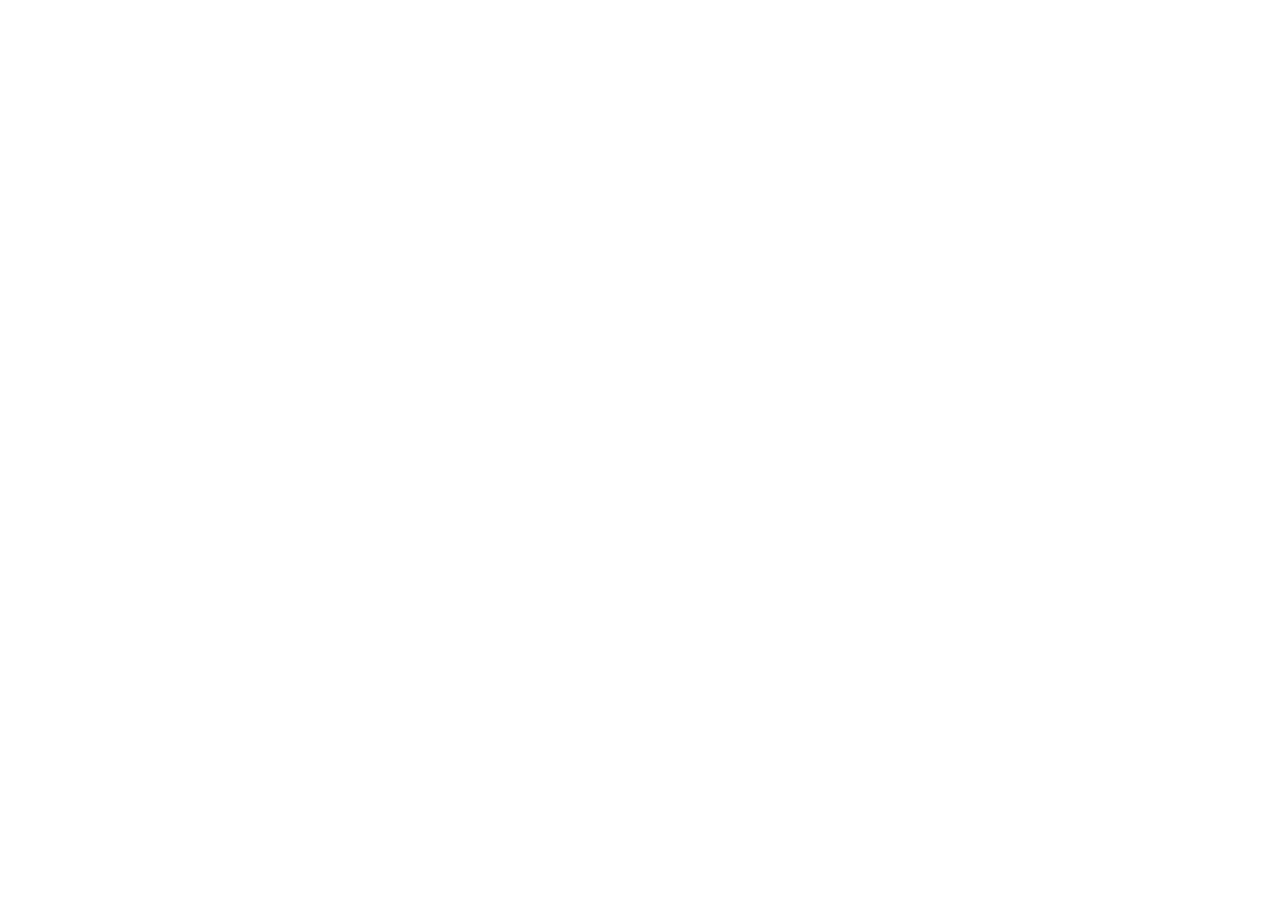
==== index.html @ 05921466 "Add files via upload" ====
<!DOCTYPE html>
<html lang="en">
<head>
<meta charset="utf-8">
<meta name="viewport" content="width=device-width, initial-scale=1, viewport-fit=cover">
<title>CareerPath AI</title>
<link href="https://fonts.googleapis.com/css2?family=Plus+Jakarta+Sans:wght@400;600;800&display=swap" rel="stylesheet">
<link rel="stylesheet" href="css/style.css">
</head>
<body>
<nav id="nav"></nav>
<main id="app"></main>
<!-- Scripts must load in this order: later files use things defined in earlier ones. -->
<script src="js/data.js" charset="utf-8"></script>
<script src="js/state.js" charset="utf-8"></script>
<script src="js/pages.js" charset="utf-8"></script>
<script src="js/auth.js" charset="utf-8"></script>
<script src="js/tools.js" charset="utf-8"></script>
<script src="js/quiz.js" charset="utf-8"></script>
<script src="js/actions.js" charset="utf-8"></script>
<script src="js/app.js" charset="utf-8"></script>
</body>
</html>
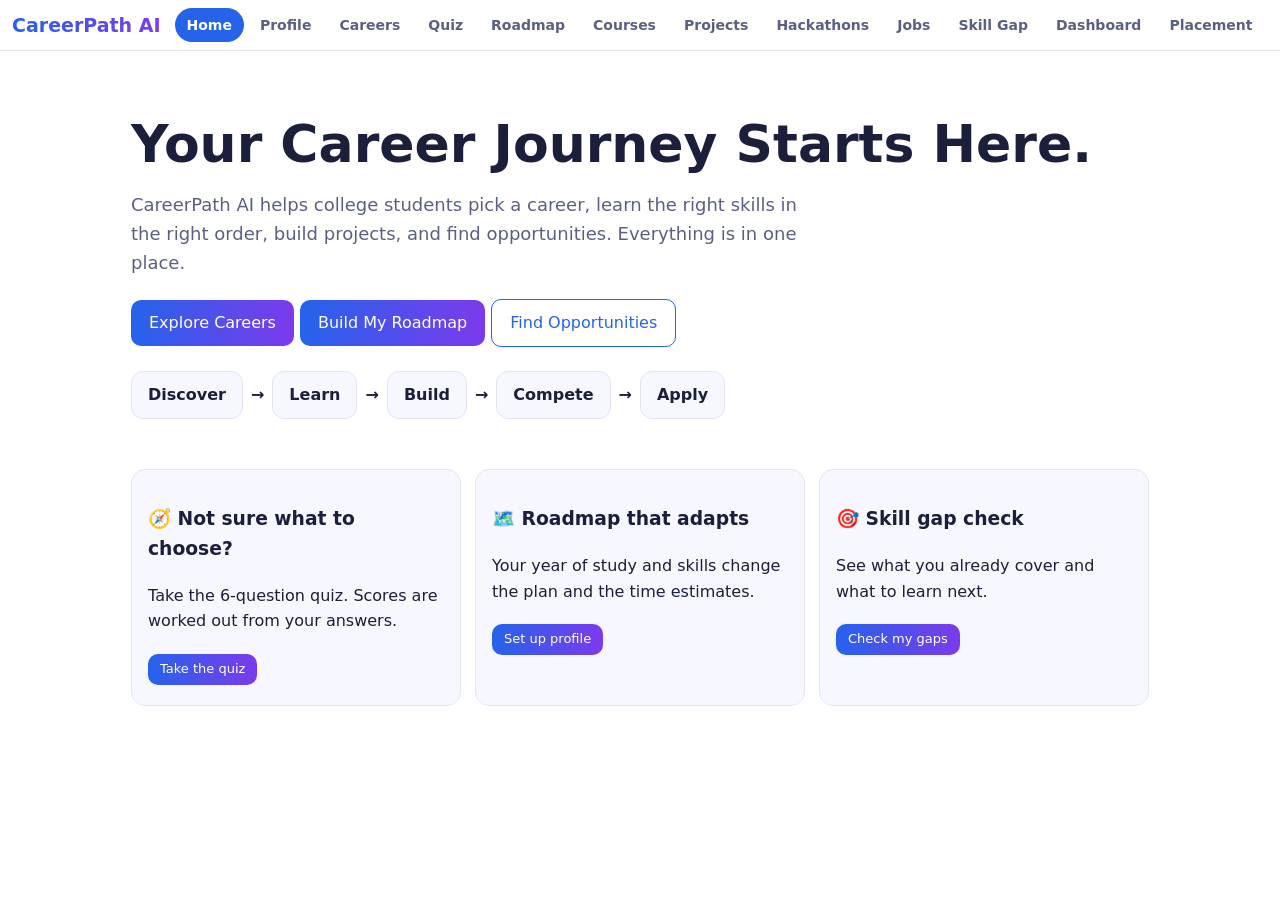
==== commit 4f3f83da: "Add files via upload" ====
--- a/index.html
+++ b/index.html
@@ -5,19 +5,194 @@
 <meta name="viewport" content="width=device-width, initial-scale=1, viewport-fit=cover">
 <title>CareerPath AI</title>
 <link href="https://fonts.googleapis.com/css2?family=Plus+Jakarta+Sans:wght@400;600;800&display=swap" rel="stylesheet">
-<link rel="stylesheet" href="css/style.css">
+<style>
+/* CareerPath AI - style.css
+   All colours, layout and component styles for the website. */
+:root{--bg:#fff;--card:#f6f7ff;--tx:#1b1f3b;--mu:#5b6082;--b:#2563eb;--p:#7c3aed;--ln:#e3e5f6;box-sizing:border-box;padding-top:env(safe-area-inset-top,0px);padding-bottom:env(safe-area-inset-bottom,0px)}
+@media(prefers-color-scheme:dark){:root:not([data-theme=light]){--bg:#12142a;--card:#1c1f3d;--tx:#eef0ff;--mu:#a9aed3;--ln:#2d3160}}
+*{box-sizing:border-box}html{scroll-padding-top:env(safe-area-inset-top,0px)}
+body{margin:0;background:var(--bg);color:var(--tx);font:16px/1.6 'Plus Jakarta Sans',system-ui,sans-serif}
+a{color:var(--b)}nav{position:sticky;top:env(safe-area-inset-top,0px);background:var(--bg);border-bottom:1px solid var(--ln);display:flex;gap:4px;padding:8px 12px;overflow-x:auto;z-index:5;align-items:center}
+nav b{background:linear-gradient(90deg,var(--b),var(--p));-webkit-background-clip:text;background-clip:text;color:transparent;font-size:19px;margin-right:10px;white-space:nowrap}
+nav a{padding:6px 12px;border-radius:99px;text-decoration:none;color:var(--mu);font-weight:600;font-size:14px;white-space:nowrap}nav a.on{background:var(--b);color:#fff}
+main{max-width:1050px;margin:auto;padding:24px 16px 60px}h1{font-size:clamp(30px,6vw,52px);line-height:1.1;margin:.2em 0;font-weight:800}h2{margin:.2em 0 .5em}
+.g{display:grid;gap:14px;grid-template-columns:repeat(auto-fill,minmax(250px,1fr))}.card{background:var(--card);border:1px solid var(--ln);border-radius:14px;padding:16px}
+.btn{display:inline-block;border:0;border-radius:10px;padding:10px 18px;font:600 15px inherit;font-family:inherit;color:#fff;background:linear-gradient(90deg,var(--b),var(--p));cursor:pointer;text-decoration:none;margin:4px 6px 4px 0}.btn.s{background:none;color:var(--b);border:1.5px solid var(--b)}.btn.sm{padding:5px 12px;font-size:13px}
+.tag{display:inline-block;background:#7c3aed22;color:var(--p);border-radius:99px;padding:2px 10px;font-size:12px;font-weight:600;margin:2px 3px 2px 0}.tag.ok{background:#16a34a22;color:#16a34a}.tag.demo{background:#f59e0b2a;color:#b45309}
+.bar{height:10px;background:var(--ln);border-radius:9px;overflow:hidden}.bar i{display:block;height:100%;background:linear-gradient(90deg,var(--b),var(--p))}
+.hero{padding:30px 0}.hero p{max-width:60ch;color:var(--mu);font-size:18px}.jr{display:flex;flex-wrap:wrap;gap:8px;align-items:center;margin:20px 0}.jr a{background:var(--card);border:1px solid var(--ln);padding:10px 16px;border-radius:12px;text-decoration:none;font-weight:700;color:var(--tx)}
+input,select{font:inherit;padding:8px 10px;border:1px solid var(--ln);border-radius:8px;background:var(--bg);color:var(--tx);margin:4px 6px 4px 0;max-width:100%}
+label.ck{display:inline-flex;gap:6px;align-items:center;margin:3px 10px 3px 0}.row{display:flex;gap:10px;align-items:flex-start;padding:10px 0;border-bottom:1px solid var(--ln)}
+table{border-collapse:collapse;width:100%;min-width:520px}td,th{border:1px solid var(--ln);padding:8px;text-align:left;vertical-align:top;font-size:14px}.sc{overflow-x:auto}.note{font-size:13px;color:var(--mu)}
+:focus-visible{outline:3px solid var(--p);outline-offset:2px}
+
+</style>
 </head>
 <body>
 <nav id="nav"></nav>
 <main id="app"></main>
 <!-- Scripts must load in this order: later files use things defined in earlier ones. -->
-<script src="js/data.js" charset="utf-8"></script>
-<script src="js/state.js" charset="utf-8"></script>
-<script src="js/pages.js" charset="utf-8"></script>
-<script src="js/auth.js" charset="utf-8"></script>
-<script src="js/tools.js" charset="utf-8"></script>
-<script src="js/quiz.js" charset="utf-8"></script>
-<script src="js/actions.js" charset="utf-8"></script>
-<script src="js/app.js" charset="utf-8"></script>
+<script>
+// CareerPath AI - data.js
+// Data: skills with free courses, careers, project ideas, quiz questions, demo hackathons and jobs.
+const SK={Python:[4,'Beginner',[['Python for Everybody','py4e.com','https://www.py4e.com/'],['Kaggle: Python','Kaggle','https://www.kaggle.com/learn/python']]],
+SQL:[3,'Beginner',[['SQLBolt interactive lessons','SQLBolt','https://sqlbolt.com/'],['Kaggle: Intro to SQL','Kaggle','https://www.kaggle.com/learn/intro-to-sql']]],
+Statistics:[4,'Beginner',[['Statistics and Probability','Khan Academy','https://www.khanacademy.org/math/statistics-probability']]],
+Mathematics:[5,'Intermediate',[['Linear Algebra','Khan Academy','https://www.khanacademy.org/math/linear-algebra']]],
+Pandas:[2,'Beginner',[['Kaggle: Pandas','Kaggle','https://www.kaggle.com/learn/pandas']]],
+'Data Visualization':[2,'Beginner',[['Kaggle: Data Visualization','Kaggle','https://www.kaggle.com/learn/data-visualization']]],
+'Machine Learning':[6,'Intermediate',[['Kaggle: Intro to Machine Learning','Kaggle','https://www.kaggle.com/learn/intro-to-machine-learning']]],
+'Deep Learning':[6,'Advanced',[['Practical Deep Learning for Coders','fast.ai','https://course.fast.ai/']]],
+LLMs:[3,'Intermediate',[['Hugging Face Learn','Hugging Face','https://huggingface.co/learn']]],
+Git:[1,'Beginner',[['Pro Git (book)','git-scm.com','https://git-scm.com/book/en/v2']]],
+'HTML/CSS':[3,'Beginner',[['Learn Web Development','MDN','https://developer.mozilla.org/en-US/docs/Learn']]],
+JavaScript:[4,'Beginner',[['freeCodeCamp curriculum','freeCodeCamp','https://www.freecodecamp.org/']]],
+React:[3,'Intermediate',[['Learn React','react.dev','https://react.dev/learn']]],
+DSA:[8,'Intermediate',[['CS50x','Harvard','https://cs50.harvard.edu/x/'],['CSES Problem Set','CSES','https://cses.fi/problemset/']]],
+Linux:[2,'Beginner',[['Linux Journey','linuxjourney.com','https://linuxjourney.com/']]],
+'Security Basics':[4,'Intermediate',[['OverTheWire wargames','OverTheWire','https://overthewire.org/wargames/'],['TryHackMe','TryHackMe','https://tryhackme.com/','M']]],
+'Cloud Basics':[3,'Intermediate',[['AWS Skill Builder','AWS','https://skillbuilder.aws/','M']]],
+Docker:[2,'Intermediate',[['Docker Get Started','Docker Docs','https://docs.docker.com/get-started/']]],
+'CI/CD':[2,'Intermediate',[['GitHub Actions docs','GitHub','https://docs.github.com/en/actions']]]};
+const C={da:['Data Analyst','📊','Turns data into charts and insights that help people decide.',['Python','SQL','Statistics','Pandas','Data Visualization','Git'],'SQL, Python, Pandas, Power BI or Tableau','Analyst intern, then Data Scientist'],
+ds:['Data Scientist','🔬','Uses statistics and models to find patterns and predict outcomes.',['Python','Mathematics','Statistics','Pandas','Data Visualization','Machine Learning'],'Python, Pandas, scikit-learn, Jupyter','ML Engineer or research roles'],
+ml:['Machine Learning Engineer','🤖','Builds, tests and ships machine learning models.',['Python','Mathematics','Pandas','Machine Learning','Deep Learning','Git'],'Python, scikit-learn, PyTorch, Docker','AI Engineer or MLOps'],
+ai:['AI Engineer','🧠','Builds smart apps with deep learning and large language models.',['Python','Mathematics','Machine Learning','Deep Learning','LLMs','Git'],'PyTorch, Hugging Face, APIs','Senior AI roles or research'],
+sw:['Software Developer','💻','Designs and builds software that solves real problems.',['Python','DSA','Git','Linux','SQL'],'Python or Java, Git, SQL, Linux','Backend, full-stack or app roles'],
+web:['Web Developer','🌐','Creates websites and web apps people use every day.',['HTML/CSS','JavaScript','Git','React','SQL'],'HTML, CSS, JavaScript, React, Git','Full-stack developer'],
+cy:['Cybersecurity Analyst','🛡️','Finds weaknesses and protects systems and data.',['Linux','Security Basics','Python','Git'],'Linux, Wireshark, Python','Security engineer or pen tester'],
+cl:['Cloud Engineer','☁️','Builds and manages applications on cloud platforms.',['Linux','Cloud Basics','Docker','Python','Git'],'Linux, AWS/Azure/GCP, Docker','Solutions architect or DevOps'],
+do:['DevOps Engineer','⚙️','Automates building, testing and running software.',['Linux','Git','Docker','CI/CD','Cloud Basics'],'Linux, Git, Docker, GitHub Actions','Site reliability or platform roles']};
+const PR={da:[['Sales dashboard','Show monthly sales trends from a public CSV'],['SQL business report','Answer 10 business questions with SQL'],['End-to-end analysis','Clean data, find insights, present a story']],
+ds:[['Exploratory data analysis','Explore a public dataset and share findings'],['Prediction model','Predict a value such as house prices'],['Full data science case','Frame a problem, model it, explain the results']],
+ml:[['Iris classifier','Train and test a simple classifier'],['Image classifier','Classify images with a neural network'],['Deployed ML app','Serve a model through a small web app']],
+ai:[['Sentiment checker','Label text as positive or negative'],['Document Q&A bot','Answer questions from your notes'],['AI study assistant','Combine an LLM with your own course data']],
+sw:[['Command-line to-do app','Add, list and finish tasks'],['Library manager','Store books in a database'],['Team task tracker','Build an app with login and an API']],
+web:[['Personal portfolio','A responsive page about you'],['Weather app','Show weather from a public API'],['Full-stack blog','Posts, login and a database']],
+cy:[['Password strength checker','Rate passwords and explain why'],['Home network scan report','Document open ports in a lab you own'],['Capture-the-flag write-ups','Solve beginner challenges and write them up']],
+cl:[['Static site on the cloud','Host a simple site online'],['Containerised app','Run an app in Docker'],['Scalable web app','Deploy with a load balancer and monitoring']],
+do:[['Shell backup script','Automate a daily backup'],['Docker image for an app','Package an app to run anywhere'],['CI pipeline','Test and build on every commit']]};
+const LV=['Beginner','Intermediate','Advanced'];
+const Q=[['What do you enjoy most?',[['Finding patterns in numbers','da:2,ds:2,ml:1'],['Building things people can see and click','web:3,sw:1'],['Solving logic puzzles','sw:2,cy:1,ml:1'],['Teaching computers to learn','ml:2,ai:3,ds:1'],['Protecting systems from attacks','cy:3'],['Keeping systems running smoothly','do:2,cl:2']]],
+['Which weekend project sounds best?',[['Make a chart report from data','da:3,ds:1'],['Build a small website or app','web:3,sw:2'],['Solve a security puzzle','cy:3'],['Train a model on a dataset','ml:3,ds:2,ai:1'],['Set up a server','cl:2,do:3']]],
+['How do you feel about maths?',[['I love it','ds:2,ml:2,ai:2'],['It is fine','da:1,sw:1,cl:1,do:1'],['I prefer less maths','web:2,cy:1,do:1']]],
+['What result makes you proud?',[['An insight that helps a decision','da:3,ds:2'],['A product people use','web:2,sw:3'],['A safer system','cy:3'],['A smart feature that learns','ai:3,ml:2'],['A fast, reliable platform','cl:3,do:2']]],
+['Which skill do you already have?',[['Some Python','da:1,ds:1,ml:1,ai:1,sw:1'],['Some HTML and CSS','web:2'],['Some Linux or networking','cy:1,cl:1,do:1'],['None yet','']]],
+['How do you like to work?',[['Alone, thinking deeply','ds:1,ml:1,cy:1'],['In a team building a product','web:1,sw:1,do:1'],['A mix of both','da:1,ai:1,cl:1']]]];
+const H=[['Demo Hackathon: Campus AI Challenge','Sample Organiser','Hackathon','Engineering students, any year'],['Demo Coding Contest: Algorithm Sprint','Sample Coding Club','Coding contest','Any branch'],['Demo Innovation Challenge: Green Tech','Sample University Cell','Innovation challenge','Teams of 2 to 4'],['Demo Hackathon: Web for Good','Sample NGO Tech Group','Hackathon','Year 2 and above']];
+const J=[['Demo Data Analyst Intern','Sample Company A','Internship','Year 2 to 4, any branch',['SQL','Statistics','Python']],['Demo Web Developer Intern','Sample Studio B','Internship','Year 2 to 4',['HTML/CSS','JavaScript','Git']],['Demo ML Intern','Sample Lab C','Internship','Year 3 to 4',['Python','Machine Learning','Mathematics']],['Demo Junior Software Developer','Sample Firm D','Job','Final year or graduate',['Python','DSA','Git']],['Demo Cloud Support Trainee','Sample Cloud E','Job','Any branch',['Linux','Cloud Basics']],['Demo Security Analyst Intern','Sample Security F','Internship','Year 3 to 4',['Linux','Security Basics','Python']]];
+
+</script>
+<script>
+// CareerPath AI - state.js
+// App state, browser storage (localStorage), small helpers and the roadmap builder.
+let S={p:{year:'1',deg:'B.Tech / B.E.',br:'Computer Science',ski:[],int:[],goal:''},c:'',done:{},pj:{},sv:[],q:null};
+const ADMIN='admin@careerpath.local',esc=s=>String(s).replace(/[&<>"']/g,c=>({'&':'&amp;','<':'&lt;','>':'&gt;','"':'&quot;',"'":'&#39;'}[c]));
+const L=k=>{try{return JSON.parse(localStorage.getItem(k)||'null')}catch(e){return null}},W=(k,v)=>{try{localStorage.setItem(k,JSON.stringify(v))}catch(e){}};
+let U=L('cpai_cur'),AD=L('cpai_admin')||[];const key=()=>U?'cpai_u_'+U:'cpai',isAd=()=>U===ADMIN;
+Object.assign(S,L(key())||{});const sv=()=>W(key(),S);
+let cmp=[],F={q:'',l:'',t:''},ans=[];
+const $=id=>document.getElementById(id),bar=p=>`<div class="bar" role="progressbar" aria-valuenow="${p}"><i style="width:${p}%"></i></div>`;
+const tags=a=>a.map(x=>`<span class="tag">${x}</span>`).join('');
+const NAV=[['home','Home'],['profile','Profile'],['careers','Careers'],['quiz','Quiz'],['roadmap','Roadmap'],['courses','Courses'],['projects','Projects'],['hackathons','Hackathons'],['jobs','Jobs'],['gap','Skill Gap'],['dashboard','Dashboard'],['placement','Placement']];
+const known=()=>new Set([...S.p.ski,...Object.keys(S.done).filter(k=>S.done[k])]);
+function steps(){if(!S.c)return[];const k=new Set(S.p.ski),f=S.p.year>=3?.6:1;return C[S.c][3].map((s,i)=>({s,pre:k.has(s),w:Math.max(1,Math.round(SK[s][0]*f))}))}
+function prog(){const st=steps();if(!st.length)return 0;return Math.round(st.filter(x=>x.pre||S.done[x.s]).length/st.length*100)}
+
+</script>
+<script>
+// CareerPath AI - pages.js
+// One function per page. Each returns the HTML for that page.
+const pages={
+home:()=>`<div class="hero"><h1>Your Career Journey Starts Here.</h1><p>CareerPath AI helps college students pick a career, learn the right skills in the right order, build projects, and find opportunities. Everything is in one place.</p>
+<a class="btn" href="#careers">Explore Careers</a><a class="btn" href="#roadmap">Build My Roadmap</a><a class="btn s" href="#hackathons">Find Opportunities</a>
+<div class="jr">${[['Discover','careers'],['Learn','courses'],['Build','projects'],['Compete','hackathons'],['Apply','jobs']].map((x,i)=>(i?'<b>→</b>':'')+`<a href="#${x[1]}">${x[0]}</a>`).join('')}</div></div>
+<div class="g"><div class="card"><h3>🧭 Not sure what to choose?</h3><p>Take the 6-question quiz. Scores are worked out from your answers.</p><a class="btn sm" href="#quiz">Take the quiz</a></div><div class="card"><h3>🗺️ Roadmap that adapts</h3><p>Your year of study and skills change the plan and the time estimates.</p><a class="btn sm" href="#profile">Set up profile</a></div><div class="card"><h3>🎯 Skill gap check</h3><p>See what you already cover and what to learn next.</p><a class="btn sm" href="#gap">Check my gaps</a></div></div>`,
+profile:()=>{const p=S.p;return`<h2>Student profile</h2><p class="note">Only study details are asked. Everything stays in this browser.</p><div class="card">
+<p>Degree <select id="deg">${['B.Tech / B.E.','B.Sc','BCA','B.Com','BA','Other'].map(x=>`<option ${x==p.deg?'selected':''}>${x}</option>`).join('')}</select>
+Branch <select id="br">${['Computer Science','Information Technology','Electronics','Electrical','Mechanical','Civil','Other'].map(x=>`<option ${x==p.br?'selected':''}>${x}</option>`).join('')}</select>
+Year <select id="yr">${[1,2,3,4].map(x=>`<option ${x==p.year?'selected':''}>${x}</option>`).join('')}</select></p>
+<p><b>Interests</b><br>${['Data','AI','Web','Security','Cloud','Apps'].map(x=>`<label class="ck"><input type="checkbox" name="int" value="${x}" ${p.int.includes(x)?'checked':''}>${x}</label>`).join('')}</p>
+<p><b>Skills I already have</b><br>${Object.keys(SK).map(x=>`<label class="ck"><input type="checkbox" name="ski" value="${x}" ${p.ski.includes(x)?'checked':''}>${x}</label>`).join('')}</p>
+<p><b>Career goal</b> <select id="goal"><option value="">Not decided</option>${Object.entries(C).map(([k,v])=>`<option value="${k}" ${k==S.c?'selected':''}>${v[0]}</option>`).join('')}</select></p><button class="btn" onclick="saveP()">Save profile</button><span id="ok" class="note"></span></div>`},
+careers:()=>`<h2>Career explorer</h2><p class="note">Tick up to 3 careers to compare them.</p><div class="g">${Object.entries(C).map(([k,v])=>`<div class="card"><h3>${v[1]} ${v[0]}</h3><p>${v[2]}</p><p><b>Skills:</b> ${tags(v[3])}</p><p><b>Tools:</b> ${v[4]}</p><p><b>Example project:</b> ${PR[k][0][0]}</p><p><b>Next step:</b> ${v[5]}</p>
+<label class="ck"><input type="checkbox" ${cmp.includes(k)?'checked':''} onchange="cp('${k}')">Compare</label><br><button class="btn sm" onclick="pick('${k}')">${S.c==k?'✓ Selected':'Choose this career'}</button></div>`).join('')}</div>
+${cmp.length>1?`<h3>Comparison</h3><div class="sc"><table><tr><th></th>${cmp.map(k=>`<th>${C[k][0]}</th>`).join('')}</tr>${[['What it is',2],['Skills',3],['Tools',4],['Next step',5]].map(([n,i])=>`<tr><th>${n}</th>${cmp.map(k=>`<td>${i==3?C[k][3].join(', '):C[k][i]}</td>`).join('')}</tr>`).join('')}<tr><th>Learning time</th>${cmp.map(k=>`<td>about ${C[k][3].reduce((a,s)=>a+SK[s][0],0)} weeks</td>`).join('')}</tr></table></div>`:''}`,
+quiz:()=>{if(S.q&&!ans.length)return qres();return`<h2>Career quiz</h2><form id="qf">${Q.map((q,i)=>`<div class="card" style="margin-bottom:12px"><b>${i+1}. ${q[0]}</b><br>${q[1].map((o,j)=>`<label class="ck"><input type="radio" name="q${i}" value="${j}" ${ans[i]==j?'checked':''}>${o[0]}</label>`).join('<br>')}</div>`).join('')}</form><button class="btn" onclick="qsub()">See my careers</button><span id="qe" class="note"></span>`},
+roadmap:()=>{if(!S.c)return`<h2>My roadmap</h2><p>Choose a career first.</p><a class="btn" href="#careers">Explore careers</a> <a class="btn s" href="#quiz">Take the quiz</a>`;const st=steps(),y=S.p.year,sg=['Foundations','Core skills','Advanced skills'];
+return`<h2>${C[S.c][1]} ${C[S.c][0]} roadmap</h2><p class="note">Made for year ${y}. ${y>=3?'Fast-track: time estimates are shorter because you have less time before placements.':'You have time. Go step by step.'} Skills from your profile are marked as already known.</p>${bar(prog())}<p><b>${prog()}% complete</b> · about ${st.filter(x=>!x.pre&&!S.done[x.s]).reduce((a,x)=>a+x.w,0)} weeks left</p>
+${st.map((x,i)=>`${i==0||i==2||i==4?`<h3>${sg[Math.min(2,i/2|0)]}</h3>`:''}<div class="row"><input type="checkbox" aria-label="${x.s}" ${x.pre||S.done[x.s]?'checked':''} ${x.pre?'disabled':''} onchange="tog('${x.s}')"><div><b>${x.s}</b> ${x.pre?'<span class="tag ok">Already known</span>':`<span class="tag">~${x.w} weeks</span>`}<span class="tag">${SK[x.s][1]}</span><br>${SK[x.s][2].map(c=>`<a href="${c[2]}" target="_blank" rel="noopener">${c[0]}</a> (${c[1]})`).join(' · ')}</div></div>`).join('')}
+${y==4?'<p class="card">Final year: also start <a href="#placement">placement preparation</a> now.</p>':''}<h3>Projects for this career</h3><a class="btn sm" href="#projects">See projects</a>`},
+courses:()=>{return`<h2>Technical courses</h2><p class="note">Links go to the official provider pages. Items marked "Free + paid" have a free part but may charge for more. Please check details on the provider site.</p>
+<input id="cq" placeholder="Search courses" value="${F.q}" oninput="F.q=this.value;cl()"><select id="cl" onchange="F.l=this.value;cl()"><option value="">All levels</option>${LV.map(l=>`<option ${F.l==l?'selected':''}>${l}</option>`).join('')}</select><select id="ct" onchange="F.t=this.value;cl()"><option value="">All topics</option>${Object.keys(SK).map(l=>`<option ${F.t==l?'selected':''}>${l}</option>`).join('')}</select><div class="g" id="cl2">${clist()}</div>`},
+projects:()=>{const ks=S.c?[S.c]:Object.keys(C);return`<h2>Projects and portfolio</h2><p class="note">${S.c?'Showing projects for '+C[S.c][0]+'.':'Choose a career to focus this list.'} Mark progress to build your portfolio.</p><div class="g">${ks.flatMap(k=>PR[k].map((p,i)=>{const id=k+i,s=S.pj[id]||'Not started';return`<div class="card"><span class="tag">${LV[i]}</span><span class="tag">${C[k][0]}</span><h3>${p[0]}</h3><p><b>Problem:</b> ${p[1]}.</p><p><b>Skills:</b> ${C[k][3].slice(0,3).join(', ')}<br><b>Tools:</b> ${C[k][4]}</p><p><b>Steps:</b> 1. Plan the idea. 2. Get the data or set up tools. 3. Build a first version. 4. Test and improve. 5. Share it on GitHub.</p><p><b>Expected result:</b> a working ${p[0].toLowerCase()} with a short write-up.</p><select onchange="pj('${id}',this.value)">${['Not started','In progress','Completed'].map(x=>`<option ${x==s?'selected':''}>${x}</option>`).join('')}</select></div>`})).join('')}</div>
+<h3>My portfolio</h3>${Object.entries(S.pj).filter(([k,v])=>v=='Completed').map(([id])=>`<span class="tag ok">✓ ${PR[id.slice(0,-1)][id.slice(-1)][0]}</span>`).join('')||'<p class="note">Completed projects will appear here.</p>'}`},
+hackathons:()=>`<h2>Hackathons and competitions</h2><p class="card"><span class="tag demo">DEMO DATA</span> These are sample entries only, not real events. No real deadlines or links are shown. Check official organiser websites for real events.</p><div class="g">${H.map((h,i)=>opp('h'+i,h[0],h[1],h[2],h[3],[])).join('')}${AD.map((a,i)=>a.k=='h'?opp('a'+i,a.t,a.o,a.ty,a.el,a.sk,a):'').join('')}</div>`,
+jobs:()=>`<h2>Internships and jobs</h2><p class="card"><span class="tag demo">DEMO DATA</span> These are sample listings, not real openings. Real data needs a verified source later.</p><input id="jq" placeholder="Search title or skill" oninput="jl()"><select id="jt" onchange="jl()"><option value="">All types</option><option>Internship</option><option>Job</option></select><div class="g" id="jl2">${jlist()}</div>`,
+gap:()=>{const o=Object.entries(C).map(([k,v])=>`<option value="c${k}">Career: ${v[0]}</option>`).join('')+J.map((j,i)=>`<option value="j${i}">Demo listing: ${j[0]}</option>`).join('');return`<h2>Skill gap analyser</h2><p class="note">Rule: a skill counts as covered if it is in your profile or you completed it on your roadmap.</p><select id="gs" onchange="G=this.value;gr()"><option value="">Choose a target</option>${o.replace(`value="${G}"`,`value="${G}" selected`)}</select><div id="gr">${gres()}</div>`},
+dashboard:()=>{const st=steps(),pj=Object.values(S.pj),nx=st.find(x=>!x.pre&&!S.done[x.s]);return`<h2>My dashboard</h2><div class="g"><div class="card"><h3>Career</h3><p>${S.c?C[S.c][1]+' '+C[S.c][0]:'None yet'}</p>${S.c?bar(prog())+'<p>'+prog()+'% of roadmap</p>':'<a class="btn sm" href="#careers">Choose</a>'}</div>
+<div class="card"><h3>Courses and skills done</h3><p>${Object.values(S.done).filter(Boolean).length} skills completed</p></div><div class="card"><h3>Projects</h3><p>${pj.filter(x=>x=='In progress').length} in progress · ${pj.filter(x=>x=='Completed').length} completed</p></div>
+<div class="card"><h3>Saved opportunities</h3>${S.sv.length?S.sv.map(x=>`<p>${x[1]}</p>`).join(''):'<p class="note">Nothing saved yet.</p>'}</div></div><div class="card" style="margin-top:14px"><h3>Recommended next action</h3><p>${!S.c?'Take the <a href="#quiz">quiz</a> or pick a career.':nx?`Learn <b>${nx.s}</b> (about ${nx.w} weeks). <a href="${SK[nx.s][2][0][2]}" target="_blank" rel="noopener">Start with ${SK[nx.s][2][0][0]}</a>.`:'Roadmap done! Build an <a href="#projects">advanced project</a> and prepare for <a href="#placement">placements</a>.'}</p></div>`},
+placement:()=>`<h2>Placement preparation</h2><div class="g">${[['📝 Resume','One page. Name, contact, education, skills, 2 to 3 projects with results, links to GitHub. Use simple words and numbers.'],['💬 Technical interview topics','Your core subjects, data structures, basics of your career skills, and your own projects explained clearly.'],['⌨️ Coding practice','Practice daily on <a href="https://leetcode.com/" target="_blank" rel="noopener">LeetCode</a> or <a href="https://www.hackerrank.com/" target="_blank" rel="noopener">HackerRank</a>. Start with easy problems.'],['🧮 Aptitude','Practise quantitative, logical and verbal questions on <a href="https://www.indiabix.com/" target="_blank" rel="noopener">IndiaBix</a>.'],['🗂️ Portfolio','Keep 3 finished projects on GitHub with a clear README. See <a href="#projects">Projects</a>.'],['🎤 Interview prep','Practise "Tell me about yourself", explain each project in 2 minutes, and do mock interviews with friends.']].map(x=>`<div class="card"><h3>${x[0]}</h3><p>${x[1]}</p></div>`).join('')}</div>`};
+let G='';
+pages.account=()=>U?`<h2>My account</h2><div class="card"><p>Signed in as <b>${esc(U)}</b></p><p class="note">Your profile, roadmap, projects and saved items are saved for this account in this browser only.</p><button class="btn" onclick="out()">Log out</button></div>`:`<h2>Login or sign up</h2><div class="card"><p class="note">Demo accounts live only in this browser. Passwords are scrambled (hashed), but this is not a real server login. Use a password you do not use anywhere else.</p><input id="em" type="email" placeholder="Email"><input id="pw" type="password" placeholder="Password (6+ characters)"><br><button class="btn" onclick="auth(1)">Log in</button><button class="btn s" onclick="auth(0)">Sign up</button><p id="ae" class="note"></p></div>`;
+pages.admin=()=>!isAd()?`<h2>Admin area</h2><p>Only the admin account can open this page.</p>`:`<h2>Admin area</h2><p class="note">Add listings only from official sources. They are saved in this browser only.</p><div class="card"><select id="at"><option value="h">Hackathon / competition</option><option value="Internship">Internship</option><option value="Job">Job</option></select><input id="a1" placeholder="Title"><input id="a2" placeholder="Organiser / organisation"><input id="a3" placeholder="Eligibility"><input id="a4" placeholder="Official link (https://...)"><input id="a5" placeholder="Confirmed deadline (optional)"><input id="a6" placeholder="Skills, separated by commas"><br><button class="btn" onclick="addA()">Add listing</button><span id="am" class="note"></span></div><h3>Added listings</h3>${AD.map((a,i)=>`<div class="row"><div><b>${a.t}</b> <span class="tag">${a.ty}</span><br>${a.o}</div><button class="btn sm s" onclick="delA(${i})">Delete</button></div>`).join('')||'<p class="note">None yet.</p>'}`;
+
+</script>
+<script>
+// CareerPath AI - auth.js
+// Demo sign-up, login and logout (passwords hashed with SHA-256).
+function fresh(){S={p:{year:'1',deg:'B.Tech / B.E.',br:'Computer Science',ski:[],int:[],goal:''},c:'',done:{},pj:{},sv:[],q:null}}
+async function hs(x){const b=await crypto.subtle.digest('SHA-256',new TextEncoder().encode(x));return[...new Uint8Array(b)].map(v=>v.toString(16).padStart(2,'0')).join('')}
+async function auth(login){const e=$('em').value.trim().toLowerCase(),p=$('pw').value,m=$('ae');if(!/^\S+@\S+\.\S+$/.test(e)||p.length<6){m.textContent='Enter a valid email and a password with 6 or more characters.';return}
+if(!(window.crypto&&crypto.subtle)){m.textContent='This browser cannot secure passwords here. Try Chrome or Edge.';return}
+const us=L('cpai_users')||{},h=await hs(e+':'+p);
+if(login){if(us[e]!==h){m.textContent='Wrong email or password.';return}}else{if(us[e]){m.textContent='This email already has an account. Please log in.';return}us[e]=h;W('cpai_users',us)}
+U=e;W('cpai_cur',U);fresh();Object.assign(S,L(key())||{});sv();location.hash='#dashboard';rt()}
+function out(){U=null;try{localStorage.removeItem('cpai_cur')}catch(e){}fresh();Object.assign(S,L('cpai')||{});location.hash='#home';rt()}
+
+</script>
+<script>
+// CareerPath AI - tools.js
+// Admin listings, job and course filters, and the skill-gap calculator.
+function addA(){if(!isAd())return;const g=i=>esc($('a'+i).value.trim()),l=g(4),ty=$('at').value;if(!g(1)||!g(2)){$('am').textContent=' Title and organisation are needed.';return}if(l&&!/^https:\/\//.test(l)){$('am').textContent=' The link must start with https://';return}
+AD.push({t:g(1),o:g(2),el:g(3)||'Not stated',l,d:g(5),sk:g(6).split(',').map(x=>x.trim()).filter(Boolean),ty:ty=='h'?'Hackathon':ty,k:ty=='h'?'h':'j'});W('cpai_admin',AD);rt()}
+function delA(i){AD.splice(i,1);W('cpai_admin',AD);rt()}
+function opp(id,t,o,ty,el,sk,x){const sd=S.sv.some(v=>v[0]==id);return`<div class="card">${x?'<span class="tag ok">Added by admin</span>':'<span class="tag demo">DEMO</span>'}<span class="tag">${ty}</span><h3>${t}</h3><p>${o}<br><b>Eligibility:</b> ${el}<br><b>Deadline:</b> ${x&&x.d||'not confirmed'}<br><b>Link:</b> ${x&&x.l?`<a href="${x.l}" target="_blank" rel="noopener">Official page</a>`:'none (demo)'}</p>${sk.length?`<p>${tags(sk)}</p>`:''}<button class="btn sm s" data-t="${t}" onclick="svo('${id}',this.dataset.t)">${sd?'✓ Saved':'Save'}</button></div>`}
+function jlist(){const q=($('jq')||{value:''}).value.toLowerCase(),t=($('jt')||{value:''}).value,all=[...J.map((j,i)=>[j[0],j[1],j[2],j[3],j[4],'j'+i,0]),...AD.map((a,i)=>a.k=='j'?[a.t,a.o,a.ty,a.el,a.sk,'a'+i,a]:null).filter(Boolean)];return all.filter(j=>(!t||j[2]==t)&&(j[0]+j[4].join()).toLowerCase().includes(q)).map(j=>opp(j[5],j[0],j[1],j[2],j[3],j[4],j[6])).join('')||'<p>No matches.</p>'}
+function jl(){$('jl2').innerHTML=jlist()}
+function clist(){const q=F.q.toLowerCase();return Object.entries(SK).flatMap(([s,v])=>v[2].map(c=>[s,v[1],c])).filter(([s,l,c])=>(!F.l||l==F.l)&&(!F.t||s==F.t)&&(c[0]+c[1]+s).toLowerCase().includes(q)).map(([s,l,c])=>`<div class="card"><span class="tag">${s}</span><span class="tag">${l}</span><span class="tag ${c[3]?'demo':'ok'}">${c[3]?'Free + paid':'Free'}</span><h3>${c[0]}</h3><p>Provider: ${c[1]}</p><a class="btn sm" href="${c[2]}" target="_blank" rel="noopener">Open course</a></div>`).join('')||'<p>No matches.</p>'}
+function cl(){$('cl2').innerHTML=clist()}
+function gres(){if(!G)return'';const r=G[0]=='c'?C[G.slice(1)][3]:J[G.slice(1)][4],k=known(),ok=r.filter(x=>k.has(x)),no=r.filter(x=>!k.has(x)),p=Math.round(ok.length/r.length*100);return`<div class="card" style="margin-top:12px"><h3>${p}% match</h3>${bar(p)}<p><b>Covered:</b> ${ok.map(x=>`<span class="tag ok">${x}</span>`).join('')||'none yet'}</p><p><b>To improve:</b> ${tags(no)||'nothing, great!'}</p>${no.length?'<p><b>Next steps:</b></p>'+no.map(x=>`<p>• Learn ${x} (~${SK[x][0]} weeks): <a href="${SK[x][2][0][2]}" target="_blank" rel="noopener">${SK[x][2][0][0]}</a></p>`).join(''):''}</div>`}
+function gr(){$('gr').innerHTML=gres()}
+
+</script>
+<script>
+// CareerPath AI - quiz.js
+// Career quiz result page and scoring.
+function qres(){const r=S.q;return`<h2>Your top careers</h2><p class="note">Scores come from adding points for each answer you chose.</p>${r.map(x=>`<div class="card" style="margin-bottom:12px"><h3>${C[x[0]][1]} ${C[x[0]][0]} · ${x[1]}%</h3>${bar(x[1])}<p><b>Why:</b> ${x[2].length?x[2].join('; ')+'.':'It matched some of your answers.'}</p><button class="btn sm" onclick="pick('${x[0]}')">Choose this career</button></div>`).join('')}<button class="btn s" onclick="ans=[];S.q=null;sv();rt()">Retake quiz</button>`}
+function qsub(){const f=$('qf'),a=Q.map((q,i)=>{const v=f.querySelector(`input[name=q${i}]:checked`);return v?+v.value:-1});if(a.includes(-1)){$('qe').textContent=' Please answer all questions.';return}
+const sc={},why={};a.forEach((j,i)=>{const o=Q[i][1][j];o[1].split(',').filter(Boolean).forEach(t=>{const[k,n]=t.split(':');sc[k]=(sc[k]||0)+ +n;(why[k]=why[k]||[]).push('You chose "'+o[0].toLowerCase()+'"')})});
+const mx=Math.max(1,...Object.values(sc));S.q=Object.entries(sc).sort((x,y)=>y[1]-x[1]).slice(0,3).map(([k,n])=>[k,Math.round(n/mx*100),why[k].slice(0,2)]);ans=[];sv();rt()}
+
+</script>
+<script>
+// CareerPath AI - actions.js
+// Small actions: save profile, pick career, compare, tick skills, project status, save items.
+function saveP(){const g=n=>[...document.querySelectorAll(`input[name=${n}]:checked`)].map(x=>x.value);S.p={deg:$('deg').value,br:$('br').value,year:$('yr').value,int:g('int'),ski:g('ski'),goal:''};if($('goal').value)S.c=$('goal').value;sv();$('ok').textContent=' Saved ✓'}
+function pick(k){S.c=k;sv();location.hash='#roadmap'}
+function cp(k){cmp=cmp.includes(k)?cmp.filter(x=>x!=k):[...cmp,k].slice(-3);rt()}
+function tog(s){S.done[s]=!S.done[s];sv();rt()}
+function pj(id,v){S.pj[id]=v;sv();rt()}
+function svo(id,t){S.sv=S.sv.some(x=>x[0]==id)?S.sv.filter(x=>x[0]!=id):[...S.sv,[id,esc(t)]];sv();rt()}
+
+</script>
+<script>
+// CareerPath AI - app.js
+// Router: reads the URL hash, draws the menu and the page. Starts the app.
+function rt(){const h=(location.hash||'#home').slice(1),p=pages[h]?h:'home',y=scrollY;$('nav').innerHTML='<b>CareerPath AI</b>'+[...NAV,['account',U?'Account':'Login'],...(isAd()?[['admin','Admin']]:[])].map(n=>`<a href="#${n[0]}" class="${n[0]==p?'on':''}">${n[1]}</a>`).join('');$('app').innerHTML=pages[p]();scrollTo(0,y)}
+addEventListener('hashchange',()=>{rt();scrollTo(0,0)});rt();
+
+</script>
 </body>
 </html>
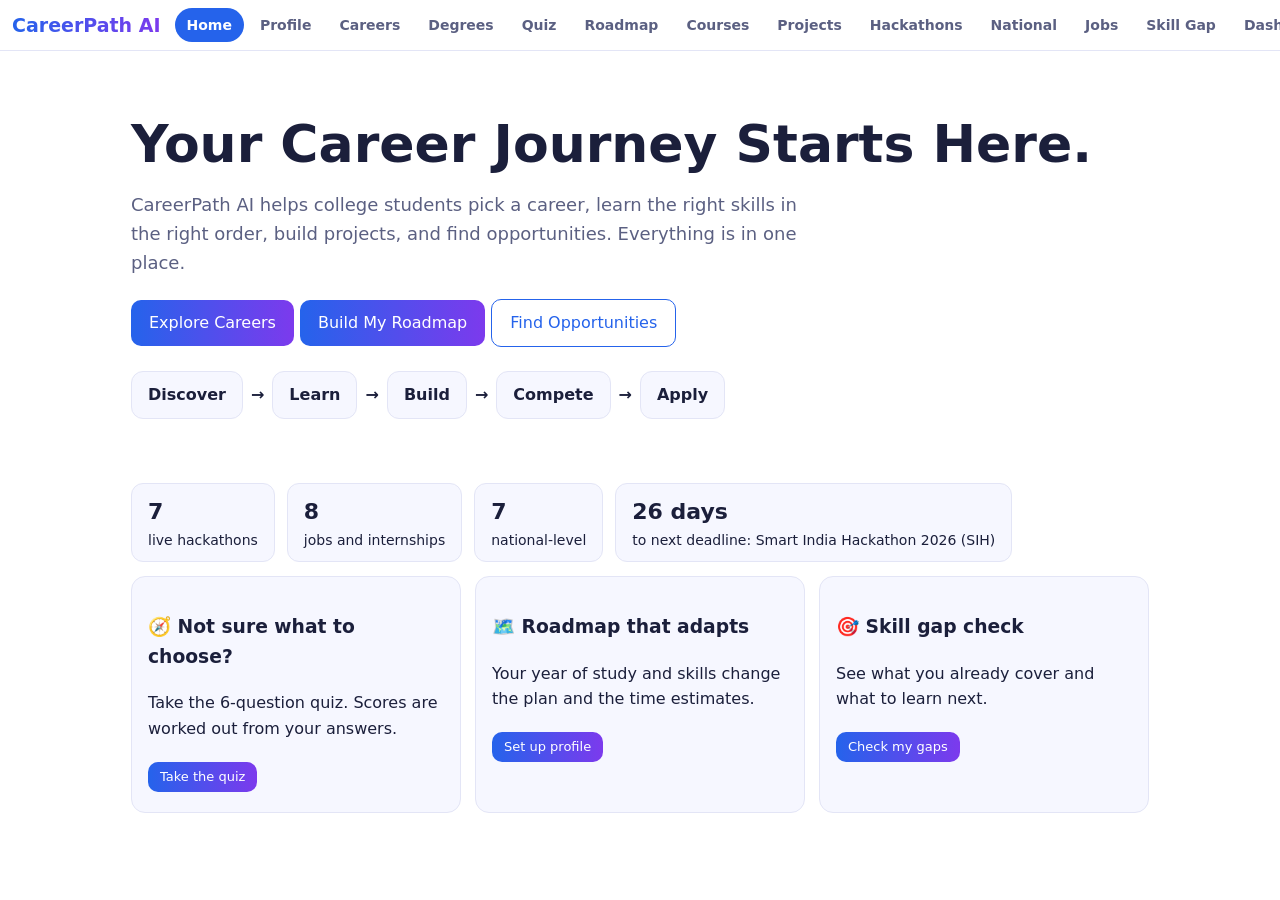
==== commit e01b13ca: "Add files via upload" ====
--- a/index.html
+++ b/index.html
@@ -24,7 +24,7 @@
 input,select{font:inherit;padding:8px 10px;border:1px solid var(--ln);border-radius:8px;background:var(--bg);color:var(--tx);margin:4px 6px 4px 0;max-width:100%}
 label.ck{display:inline-flex;gap:6px;align-items:center;margin:3px 10px 3px 0}.row{display:flex;gap:10px;align-items:flex-start;padding:10px 0;border-bottom:1px solid var(--ln)}
 table{border-collapse:collapse;width:100%;min-width:520px}td,th{border:1px solid var(--ln);padding:8px;text-align:left;vertical-align:top;font-size:14px}.sc{overflow-x:auto}.note{font-size:13px;color:var(--mu)}
-:focus-visible{outline:3px solid var(--p);outline-offset:2px}
+:focus-visible{outline:3px solid var(--p);outline-offset:2px}.tag.hot{background:#dc262622;color:#dc2626}.tag.nat{background:#ea580c22;color:#c2410c}.stat{display:flex;flex-wrap:wrap;gap:12px;margin:14px 0}.stat div{background:var(--card);border:1px solid var(--ln);border-radius:12px;padding:10px 16px;font-size:14px}.stat b{display:block;font-size:22px}
 
 </style>
 </head>
@@ -53,7 +53,10 @@
 'Security Basics':[4,'Intermediate',[['OverTheWire wargames','OverTheWire','https://overthewire.org/wargames/'],['TryHackMe','TryHackMe','https://tryhackme.com/','M']]],
 'Cloud Basics':[3,'Intermediate',[['AWS Skill Builder','AWS','https://skillbuilder.aws/','M']]],
 Docker:[2,'Intermediate',[['Docker Get Started','Docker Docs','https://docs.docker.com/get-started/']]],
-'CI/CD':[2,'Intermediate',[['GitHub Actions docs','GitHub','https://docs.github.com/en/actions']]]};
+'CI/CD':[2,'Intermediate',[['GitHub Actions docs','GitHub','https://docs.github.com/en/actions']]],
+Excel:[2,'Beginner',[['Excel formulas and functions','ExcelJet','https://exceljet.net/']]],
+'Finance Basics':[4,'Beginner',[['Finance and capital markets','Khan Academy','https://www.khanacademy.org/economics-finance-domain/core-finance']]],
+'Digital Marketing':[3,'Beginner',[['Google Digital Garage','Google','https://learndigital.withgoogle.com/digitalgarage']]]};
 const C={da:['Data Analyst','📊','Turns data into charts and insights that help people decide.',['Python','SQL','Statistics','Pandas','Data Visualization','Git'],'SQL, Python, Pandas, Power BI or Tableau','Analyst intern, then Data Scientist'],
 ds:['Data Scientist','🔬','Uses statistics and models to find patterns and predict outcomes.',['Python','Mathematics','Statistics','Pandas','Data Visualization','Machine Learning'],'Python, Pandas, scikit-learn, Jupyter','ML Engineer or research roles'],
 ml:['Machine Learning Engineer','🤖','Builds, tests and ships machine learning models.',['Python','Mathematics','Pandas','Machine Learning','Deep Learning','Git'],'Python, scikit-learn, PyTorch, Docker','AI Engineer or MLOps'],
@@ -62,8 +65,11 @@
 web:['Web Developer','🌐','Creates websites and web apps people use every day.',['HTML/CSS','JavaScript','Git','React','SQL'],'HTML, CSS, JavaScript, React, Git','Full-stack developer'],
 cy:['Cybersecurity Analyst','🛡️','Finds weaknesses and protects systems and data.',['Linux','Security Basics','Python','Git'],'Linux, Wireshark, Python','Security engineer or pen tester'],
 cl:['Cloud Engineer','☁️','Builds and manages applications on cloud platforms.',['Linux','Cloud Basics','Docker','Python','Git'],'Linux, AWS/Azure/GCP, Docker','Solutions architect or DevOps'],
-do:['DevOps Engineer','⚙️','Automates building, testing and running software.',['Linux','Git','Docker','CI/CD','Cloud Basics'],'Linux, Git, Docker, GitHub Actions','Site reliability or platform roles']};
-const PR={da:[['Sales dashboard','Show monthly sales trends from a public CSV'],['SQL business report','Answer 10 business questions with SQL'],['End-to-end analysis','Clean data, find insights, present a story']],
+do:['DevOps Engineer','⚙️','Automates building, testing and running software.',['Linux','Git','Docker','CI/CD','Cloud Basics'],'Linux, Git, Docker, GitHub Actions','Site reliability or platform roles'],
+ba:['Business Analyst','📈','Connects business problems with data and clear recommendations.',['Excel','SQL','Statistics','Data Visualization','Python'],'Excel, SQL, Power BI or Tableau','Senior analyst or product manager'],
+fa:['Financial Analyst','💹','Studies company numbers to guide budgeting and investment decisions.',['Excel','Finance Basics','Statistics','SQL'],'Excel, accounting software, SQL','CFA, CMA or MBA Finance'],
+dm:['Digital Marketer','📣','Grows a brand online using content, search, ads and analytics.',['Digital Marketing','Excel','Data Visualization'],'Google Analytics, Google Ads, Canva','Growth or brand manager']};
+const PR={ba:[['Sales performance workbook','Track targets and trends in Excel with charts'],['SQL business questions','Answer 10 business questions from a sample database'],['Dashboard and recommendation deck','Build a dashboard and present 3 recommendations']],fa:[['Personal budget model','Build a monthly budget with formulas in Excel'],['Company ratio analysis','Compare 2 listed companies using public annual reports'],['Valuation case study','Estimate a company value and explain your assumptions']],dm:[['Content calendar','Plan one month of posts for a campus club'],['Landing page and ad test','Run a small test campaign and record results'],['Campaign report','Report reach, clicks and what to improve']],da:[['Sales dashboard','Show monthly sales trends from a public CSV'],['SQL business report','Answer 10 business questions with SQL'],['End-to-end analysis','Clean data, find insights, present a story']],
 ds:[['Exploratory data analysis','Explore a public dataset and share findings'],['Prediction model','Predict a value such as house prices'],['Full data science case','Frame a problem, model it, explain the results']],
 ml:[['Iris classifier','Train and test a simple classifier'],['Image classifier','Classify images with a neural network'],['Deployed ML app','Serve a model through a small web app']],
 ai:[['Sentiment checker','Label text as positive or negative'],['Document Q&A bot','Answer questions from your notes'],['AI study assistant','Combine an LLM with your own course data']],
@@ -82,22 +88,35 @@
 const H=[['Demo Hackathon: Campus AI Challenge','Sample Organiser','Hackathon','Engineering students, any year'],['Demo Coding Contest: Algorithm Sprint','Sample Coding Club','Coding contest','Any branch'],['Demo Innovation Challenge: Green Tech','Sample University Cell','Innovation challenge','Teams of 2 to 4'],['Demo Hackathon: Web for Good','Sample NGO Tech Group','Hackathon','Year 2 and above']];
 const J=[['Demo Data Analyst Intern','Sample Company A','Internship','Year 2 to 4, any branch',['SQL','Statistics','Python']],['Demo Web Developer Intern','Sample Studio B','Internship','Year 2 to 4',['HTML/CSS','JavaScript','Git']],['Demo ML Intern','Sample Lab C','Internship','Year 3 to 4',['Python','Machine Learning','Mathematics']],['Demo Junior Software Developer','Sample Firm D','Job','Final year or graduate',['Python','DSA','Git']],['Demo Cloud Support Trainee','Sample Cloud E','Job','Any branch',['Linux','Cloud Basics']],['Demo Security Analyst Intern','Sample Security F','Internship','Year 3 to 4',['Linux','Security Basics','Python']]];
 
+const RL=[{"k": "h", "ty": "Hackathon", "t": "hackCBS 9.0", "o": "Student-run hackathon, 24 hours (MLH member event)", "d": "31 Oct to 1 Nov 2026", "v": "Shaheed Sukhdev College of Business Studies, New Delhi (in person)", "f": "Free to register", "el": "College students only", "l": "https://hackcbs.tech/", "c": "15 Oct 2026", "e": "2026-11-01"}, {"k": "h", "ty": "Hackathon", "t": "SAP Hackfest Bengaluru 2026", "o": "SAP with New Horizon College of Engineering and LTM", "d": "Register by 21 Oct 2026; finale 4 Nov 2026", "v": "Finale at New Horizon College of Engineering, Marathahalli, Bengaluru", "f": "Free (first come, first served)", "el": "Students in teams of 4 to 5 via college coordinator; SAP Learning Hub signup needed", "l": "https://events.sap.com/in-hackfest-bangalore-2026/en_us/home.html", "c": "15 Oct 2026", "e": "2026-11-04"}, {"k": "h", "ty": "Hackathon", "t": "Tech Horizon 2.0 (national, 48 hours)", "o": "IEEE student branch, Guru Nanak Institutions Technical Campus", "d": "Apply by 11 Nov 2026; event in Nov 2026", "v": "GNITC campus, Hyderabad (offline)", "f": "Paid registration; prize pool up to Rs 2.43 lakh", "el": "Students and professionals", "l": "https://www.startupgrantsindia.com/tech-horizon-20-national-level-hackathon", "c": "15 Oct 2026", "e": "2026-11-11", "n": 1}, {"k": "h", "ty": "Hackathon", "t": "Atomic Hack India 2026", "o": "GESH, IIT Bombay", "d": "20 Oct 2026", "v": "Hybrid (online and on site)", "f": "Free", "el": "See official page", "l": "https://internshala.com/competitions/hackathons/", "c": "15 Oct 2026", "e": "2026-10-20", "n": 1}, {"k": "h", "ty": "Hackathon", "t": "Meta Global AI Developer Hackathon", "o": "Meta (listed on Internshala)", "d": "26 Oct 2026", "v": "Online", "f": "Free", "el": "Developers and students", "l": "https://internshala.com/competitions/hackathons/", "c": "15 Oct 2026", "e": "2026-10-26", "n": 1}, {"k": "h", "ty": "Hackathon", "t": "OlympAI 3.0 Hackathon 2026", "o": "Listed on Internshala", "d": "1 Nov 2026", "v": "Online", "f": "Free", "el": "Students", "l": "https://internshala.com/competitions/hackathons/", "c": "15 Oct 2026", "e": "2026-11-01"}, {"k": "h", "ty": "Hackathon", "t": "HackWithAditya 2026", "o": "Aditya University", "d": "25 Nov 2026", "v": "Aditya University, Andhra Pradesh", "f": "Free", "el": "Students", "l": "https://internshala.com/competitions/hackathons/", "c": "15 Oct 2026", "e": "2026-11-25"}, {"k": "h", "ty": "Hackathon", "t": "HackOn With Amazon", "o": "Amazon", "d": "Next dates not announced yet. Watch the official page.", "v": "Online rounds, multi-stage", "f": "Free; prize pool of about Rs 2.25 lakh in past edition; possible pre-placement interview", "el": "UG and PG engineering students", "l": "https://www.talentd.in/guides/hackathons", "c": "15 Oct 2026", "n": 1, "rec": 1}, {"k": "h", "ty": "Hackathon", "t": "Smart India Hackathon 2026 (SIH)", "o": "Ministry of Education and AICTE", "d": "Internal college rounds in Sep; online evaluation Oct to Nov; 36-hour grand finale in Dec 2026", "v": "Grand finale at nodal centres across India (offline)", "f": "Free to participate", "el": "Teams of exactly 6 students from the same college, at least 1 woman per team; your college internal round comes first", "l": "https://www.sih.gov.in/", "c": "15 Oct 2026", "n": 1, "e": "2026-12-31"}, {"k": "j", "ty": "Job", "t": "Software Engineer Trainee (Technical Graduate Apprentice)", "o": "Cisco", "d": "Ongoing posting", "v": "Bengaluru and other cities", "f": "Not stated. See posting.", "el": "B.E / B.Tech, 2025 or 2026 batch", "l": "https://jobs.cisco.com/", "c": "15 Oct 2026"}, {"k": "j", "ty": "Job", "t": "Software Engineer (entry level)", "o": "IBM", "d": "Open now. Check the posting for the last date.", "v": "Bangalore, Pune, Hyderabad", "f": "Not stated. See posting.", "el": "Freshers and 0 to 2 years; Linux, C/C++, Python helpful", "l": "https://www.ibm.com/careers", "c": "15 Oct 2026"}, {"k": "j", "ty": "Job", "t": "Frontend Developer (Specialist 3, AppTech)", "o": "PwC India", "d": "Last date: 20 Oct 2026", "v": "Pune", "f": "Not disclosed by company", "el": "Engineering graduates, 0 to 2 years", "l": "https://classicjobs.in/blog/pwc-frontend-developer-pune-2026", "c": "15 Oct 2026", "e": "2026-10-20"}, {"k": "j", "ty": "Job", "t": "Software Engineer / Project Engineer (WE_ELITE)", "o": "Wipro", "d": "Rolling intake. Verify on portal.", "v": "Bengaluru, Chennai, Hyderabad", "f": "Not stated. See posting.", "el": "B.E / B.Tech, 2024 to 2026 batch", "l": "https://careers.wipro.com/", "c": "15 Oct 2026"}, {"k": "j", "ty": "Job", "t": "Graduate Developer", "o": "Standard Chartered", "d": "Open on company careers site", "v": "Chennai", "f": "Not stated. See posting.", "el": "B.E / B.Tech; Java, Spring Boot, Oracle helpful", "l": "https://jobs.standardchartered.com/", "c": "15 Oct 2026"}, {"k": "j", "ty": "Job", "t": "Graduate Engineer Trainee", "o": "Johnson Controls", "d": "Open on company careers site", "v": "Pune", "f": "Not stated. See posting.", "el": "B.E / B.Tech", "l": "https://jobs.johnsoncontrols.com/", "c": "15 Oct 2026"}, {"k": "j", "ty": "Job", "t": "TCS off-campus hiring (NQT)", "o": "TCS", "d": "Ongoing through TCS iON NQT", "v": "Multiple locations", "f": "Not stated. See portal.", "el": "B.Tech / MCA, 2024 to 2026 batch, min 60%", "l": "https://nextstep.tcs.com/", "c": "15 Oct 2026"}, {"k": "j", "ty": "Internship", "t": "Software Engineering / Data Science Intern", "o": "Microsoft", "d": "Reported open. Verify current status.", "v": "Bengaluru", "f": "Paid internship. See posting.", "el": "B.E / B.Tech students", "l": "https://careers.microsoft.com/", "c": "15 Oct 2026"}, {"k": "j", "ty": "Job", "t": "Software Engineer (Freshers eligible)", "o": "Capgemini", "d": "Reported open Oct 2026", "v": "Multiple locations", "f": "Not stated. See posting.", "el": "2021 to 2026 batches", "l": "https://www.capgemini.com/careers/", "c": "15 Oct 2026"}, {"k": "h", "ty": "Hackathon", "t": "Flipkart GRiD (next edition)", "o": "Flipkart", "d": "GRiD 8.0 ran 19 Jun to 7 Jul 2026. Next dates not announced; it usually opens mid-year.", "v": "Online rounds; finals at Flipkart HQ, Bengaluru", "f": "Free; leads to internship and job chances", "el": "Engineering students from recognised Indian colleges; individual registration; tracks: Software Development, AI Engineering, Data Science", "l": "https://internshala.com/competitions/flipkart-grid-8-0/", "c": "15 Oct 2026", "n": 1, "rec": 1}, {"k": "h", "ty": "Hackathon", "t": "Goldman Sachs India Hackathon (next edition)", "o": "Goldman Sachs", "d": "2026 edition ran 23 and 24 May (registration closed 10 May). Next one expected in spring 2027; not announced.", "v": "Online (HackerRank), 12 hours", "f": "Free; prizes and pre-placement interview chances", "el": "Engineering students from eligible colleges, individual entry", "l": "https://www.goldmansachs.com/careers/", "c": "15 Oct 2026", "n": 1, "rec": 1}, {"k": "h", "ty": "Hackathon", "t": "American Express CodeStreet (next edition)", "o": "American Express", "d": "2026 registration closed 27 Jul. Next cycle expected around the same time next year.", "v": "See official page", "f": "Pre-placement interview chances for top teams", "el": "Final-year engineering students from participating colleges", "l": "https://www.talentd.in/guides/hackathons", "c": "15 Oct 2026", "n": 1, "rec": 1}, {"k": "h", "ty": "Hackathon", "t": "Tata Steel AI Hackathon (next edition)", "o": "Tata Steel", "d": "2026 applications closed 31 May. Watch for the next cycle.", "v": "See official page", "f": "Pre-placement interview chances; Rs 1 lakh joining bonus for winners", "el": "Students and professionals", "l": "https://www.talentd.in/guides/hackathons", "c": "15 Oct 2026", "n": 1, "rec": 1}, {"k": "h", "ty": "Hackathon", "t": "Bharatiya Antariksh Hackathon (ISRO)", "o": "ISRO", "d": "2026 cycle is closed. Prepare for the next one.", "v": "See official page", "f": "See official page", "el": "Students across India; space-tech problem statements", "l": "https://www.talentd.in/topic/hackathons-competitions", "c": "15 Oct 2026", "n": 1, "rec": 1}];
+
 </script>
 <script>
 // CareerPath AI - state.js
 // App state, browser storage (localStorage), small helpers and the roadmap builder.
-let S={p:{year:'1',deg:'B.Tech / B.E.',br:'Computer Science',ski:[],int:[],goal:''},c:'',done:{},pj:{},sv:[],q:null};
-const ADMIN='admin@careerpath.local',esc=s=>String(s).replace(/[&<>"']/g,c=>({'&':'&amp;','<':'&lt;','>':'&gt;','"':'&quot;',"'":'&#39;'}[c]));
+let S={p:{year:'1',deg:'B.Tech / B.E.',br:'Computer Science & Engineering',ski:[],int:[],goal:''},c:'',done:{},pj:{},sv:[],q:null,ob:0,nm:''};
+const ADMIN='admin@careerpath.local',AH='b29a6b53f033158027567a82e8400cdc0d9302d5c843256f9ba0cb89aaf8d9b6',BR=['Computer Science & Engineering','Information Science & Engineering','AI & Machine Learning','Data Science','Electronics & Communication','Electrical & Electronics','Mechanical','Civil','Chemical','Biotechnology','Aerospace','Other Engineering'],esc=s=>String(s).replace(/[&<>"']/g,c=>({'&':'&amp;','<':'&lt;','>':'&gt;','"':'&quot;',"'":'&#39;'}[c]));
 const L=k=>{try{return JSON.parse(localStorage.getItem(k)||'null')}catch(e){return null}},W=(k,v)=>{try{localStorage.setItem(k,JSON.stringify(v))}catch(e){}};
 let U=L('cpai_cur'),AD=L('cpai_admin')||[];const key=()=>U?'cpai_u_'+U:'cpai',isAd=()=>U===ADMIN;
 Object.assign(S,L(key())||{});const sv=()=>W(key(),S);
 let cmp=[],F={q:'',l:'',t:''},ans=[];
 const $=id=>document.getElementById(id),bar=p=>`<div class="bar" role="progressbar" aria-valuenow="${p}"><i style="width:${p}%"></i></div>`;
 const tags=a=>a.map(x=>`<span class="tag">${x}</span>`).join('');
-const NAV=[['home','Home'],['profile','Profile'],['careers','Careers'],['quiz','Quiz'],['roadmap','Roadmap'],['courses','Courses'],['projects','Projects'],['hackathons','Hackathons'],['jobs','Jobs'],['gap','Skill Gap'],['dashboard','Dashboard'],['placement','Placement']];
+const NAV=[['home','Home'],['profile','Profile'],['careers','Careers'],['degrees','Degrees'],['quiz','Quiz'],['roadmap','Roadmap'],['courses','Courses'],['projects','Projects'],['hackathons','Hackathons'],['national','National'],['jobs','Jobs'],['gap','Skill Gap'],['dashboard','Dashboard'],['placement','Placement']];
 const known=()=>new Set([...S.p.ski,...Object.keys(S.done).filter(k=>S.done[k])]);
 function steps(){if(!S.c)return[];const k=new Set(S.p.ski),f=S.p.year>=3?.6:1;return C[S.c][3].map((s,i)=>({s,pre:k.has(s),w:Math.max(1,Math.round(SK[s][0]*f))}))}
 function prog(){const st=steps();if(!st.length)return 0;return Math.round(st.filter(x=>x.pre||S.done[x.s]).length/st.length*100)}
+
+let ed=0,su=1,PUB=[];
+const DEG={'B.Tech / B.E.':BR,'BCA':['BCA General','BCA (Data Science)','BCA (AI & ML)','BCA (Cloud & Cybersecurity)'],'B.Sc':['Computer Science','Information Technology','Data Science','Electronics','Mathematics','Statistics','Physics','Chemistry','Biotechnology','Other B.Sc'],'B.Com':['B.Com General','B.Com (Accounting & Finance)','B.Com (Computer Applications)','B.Com (Honours)'],'BBA':['BBA General','BBA (Business Analytics)','BBA (Digital Marketing)','BBA (Finance)']};
+const DP={'B.Tech / B.E.':{n:'4-year engineering degree. A strong match for product companies and core tech roles.',c:['sw','web','ml','ai','da','ds','cy','cl','do'],x:['GATE (M.Tech and PSU jobs)','GRE or CAT (MS abroad or MBA)','Campus placements and off-campus drives'],r:['Software Engineer','Data Engineer','Embedded or core engineer']},
+'BCA':{n:'Computer applications degree focused on programming and software. A strong base for developer and data roles.',c:['sw','web','da','cl','cy','ba'],x:['MCA (NIMCET, CUET-PG, state PGCETs)','MBA (CAT, CMAT)','Certifications from AWS, Azure or Google'],r:['Junior Developer','Web Developer','IT Support Engineer','QA Tester']},
+'B.Sc':{n:'Science degree. With Computer Science, Statistics or Maths you can move into data and software roles.',c:['da','ds','ml','ba','cy','sw'],x:['M.Sc or MCA (NIMCET, CUET-PG)','IIT JAM (M.Sc at IITs and IISc)','CSIR-UGC NET (research and teaching)','Python, SQL or cloud certifications'],r:['Data Analyst Trainee','Lab or Research Assistant','IT Support or Junior Developer']},
+'B.Com':{n:'Commerce degree. Add Excel, SQL and analytics to reach business and finance roles.',c:['fa','ba','dm','da'],x:['CA (ICAI), CMA (ICMAI), CS (ICSI)','CFA (global finance credential)','MBA (CAT, XAT) or M.Com'],r:['Accounts Executive','Financial Analyst Trainee','Business Analyst Trainee']},
+'BBA':{n:'Management degree. Good for business analysis, marketing and operations roles.',c:['ba','dm','fa'],x:['MBA (CAT, XAT, CMAT, GMAT)','Digital marketing and analytics certifications','Internships in sales, marketing or operations'],r:['Marketing Executive','Business Development Associate','Operations Analyst']}};
+const dl=x=>x.e?Math.round((new Date(x.e+'T00:00:00')-new Date(new Date().toDateString()))/864e5):null,live=x=>x.rec||dl(x)==null||dl(x)>=0;
+function chDeg(v){$('br').innerHTML=DEG[v].map(x=>`<option>${x}</option>`).join('')}
+function ics(id){const x=ALL().find(v=>v.id==id);if(!x||!x.e)return;const n=new Date(x.e+'T00:00:00');n.setDate(n.getDate()+1);const z=n.getFullYear()+String(n.getMonth()+1).padStart(2,'0')+String(n.getDate()).padStart(2,'0'),t=s=>String(s).replace(/[,;\n]/g,' '),b=new Blob(['BEGIN:VCALENDAR\r\nVERSION:2.0\r\nPRODID:-//CareerPath AI//EN\r\nBEGIN:VEVENT\r\nUID:'+id+'@careerpath\r\nDTSTAMP:'+new Date().toISOString().replace(/[-:]/g,'').slice(0,15)+'Z\r\nDTSTART;VALUE=DATE:'+x.e.replace(/-/g,'')+'\r\nDTEND;VALUE=DATE:'+z+'\r\nSUMMARY:'+t(x.t)+'\r\nDESCRIPTION:'+t(x.o)+' '+(x.l||'')+'\r\nEND:VEVENT\r\nEND:VCALENDAR'],{type:'text/calendar'}),a=document.createElement('a');a.href=URL.createObjectURL(b);a.download='event.ics';a.click()}
 
 </script>
 <script>
@@ -106,16 +125,16 @@
 const pages={
 home:()=>`<div class="hero"><h1>Your Career Journey Starts Here.</h1><p>CareerPath AI helps college students pick a career, learn the right skills in the right order, build projects, and find opportunities. Everything is in one place.</p>
 <a class="btn" href="#careers">Explore Careers</a><a class="btn" href="#roadmap">Build My Roadmap</a><a class="btn s" href="#hackathons">Find Opportunities</a>
-<div class="jr">${[['Discover','careers'],['Learn','courses'],['Build','projects'],['Compete','hackathons'],['Apply','jobs']].map((x,i)=>(i?'<b>→</b>':'')+`<a href="#${x[1]}">${x[0]}</a>`).join('')}</div></div>
+<div class="jr">${[['Discover','careers'],['Learn','courses'],['Build','projects'],['Compete','hackathons'],['Apply','jobs']].map((x,i)=>(i?'<b>→</b>':'')+`<a href="#${x[1]}">${x[0]}</a>`).join('')}</div></div>${stats()}
 <div class="g"><div class="card"><h3>🧭 Not sure what to choose?</h3><p>Take the 6-question quiz. Scores are worked out from your answers.</p><a class="btn sm" href="#quiz">Take the quiz</a></div><div class="card"><h3>🗺️ Roadmap that adapts</h3><p>Your year of study and skills change the plan and the time estimates.</p><a class="btn sm" href="#profile">Set up profile</a></div><div class="card"><h3>🎯 Skill gap check</h3><p>See what you already cover and what to learn next.</p><a class="btn sm" href="#gap">Check my gaps</a></div></div>`,
-profile:()=>{const p=S.p;return`<h2>Student profile</h2><p class="note">Only study details are asked. Everything stays in this browser.</p><div class="card">
-<p>Degree <select id="deg">${['B.Tech / B.E.','B.Sc','BCA','B.Com','BA','Other'].map(x=>`<option ${x==p.deg?'selected':''}>${x}</option>`).join('')}</select>
-Branch <select id="br">${['Computer Science','Information Technology','Electronics','Electrical','Mechanical','Civil','Other'].map(x=>`<option ${x==p.br?'selected':''}>${x}</option>`).join('')}</select>
+profile:()=>{const p=S.p;if(!U)return`<h2>Student profile</h2><p class="card">Please sign up with your Gmail address or log in to see your profile.</p><a class="btn" href="#account">Sign up / Log in</a>`;if(S.ob&&!ed)return`<h2>Welcome back, ${esc(S.nm)} 👋</h2><div class="card"><p><b>Email:</b> ${esc(U)}<br><b>Course:</b> ${esc(p.deg)}<br><b>Branch:</b> ${esc(p.br)}<br><b>Year:</b> ${esc(p.year)}<br><b>Career goal:</b> ${S.c?C[S.c][1]+' '+C[S.c][0]:'Not decided'}<br><b>Interests:</b> ${p.int.length?tags(p.int):'none yet'}<br><b>Skills:</b> ${p.ski.length?tags(p.ski):'none yet'}</p><button class="btn" onclick="ed=1;rt()">Edit details</button> <a class="btn s" href="#hackathons">See hackathons</a> <a class="btn s" href="#jobs">See jobs</a></div>`;return`<h2>Student profile</h2><p class="note">Only study details are asked. Everything stays in this browser.</p><div class="card">
+<p>Degree <select id="deg" onchange="chDeg(this.value)">${Object.keys(DEG).map(x=>`<option ${x==p.deg?'selected':''}>${x}</option>`).join('')}</select>
+Branch <select id="br">${(DEG[p.deg]||BR).map(x=>`<option ${x==p.br?'selected':''}>${x}</option>`).join('')}</select>
 Year <select id="yr">${[1,2,3,4].map(x=>`<option ${x==p.year?'selected':''}>${x}</option>`).join('')}</select></p>
 <p><b>Interests</b><br>${['Data','AI','Web','Security','Cloud','Apps'].map(x=>`<label class="ck"><input type="checkbox" name="int" value="${x}" ${p.int.includes(x)?'checked':''}>${x}</label>`).join('')}</p>
 <p><b>Skills I already have</b><br>${Object.keys(SK).map(x=>`<label class="ck"><input type="checkbox" name="ski" value="${x}" ${p.ski.includes(x)?'checked':''}>${x}</label>`).join('')}</p>
 <p><b>Career goal</b> <select id="goal"><option value="">Not decided</option>${Object.entries(C).map(([k,v])=>`<option value="${k}" ${k==S.c?'selected':''}>${v[0]}</option>`).join('')}</select></p><button class="btn" onclick="saveP()">Save profile</button><span id="ok" class="note"></span></div>`},
-careers:()=>`<h2>Career explorer</h2><p class="note">Tick up to 3 careers to compare them.</p><div class="g">${Object.entries(C).map(([k,v])=>`<div class="card"><h3>${v[1]} ${v[0]}</h3><p>${v[2]}</p><p><b>Skills:</b> ${tags(v[3])}</p><p><b>Tools:</b> ${v[4]}</p><p><b>Example project:</b> ${PR[k][0][0]}</p><p><b>Next step:</b> ${v[5]}</p>
+careers:()=>`<h2>Career explorer</h2><p class="note">Tick up to 3 careers to compare them.</p><div class="g">${Object.entries(C).map(([k,v])=>`<div class="card">${(DP[S.p.deg]||{c:[]}).c.includes(k)?'<span class="tag ok">⭐ Fits your degree</span>':''}<h3>${v[1]} ${v[0]}</h3><p>${v[2]}</p><p><b>Skills:</b> ${tags(v[3])}</p><p><b>Tools:</b> ${v[4]}</p><p><b>Example project:</b> ${PR[k][0][0]}</p><p><b>Next step:</b> ${v[5]}</p>
 <label class="ck"><input type="checkbox" ${cmp.includes(k)?'checked':''} onchange="cp('${k}')">Compare</label><br><button class="btn sm" onclick="pick('${k}')">${S.c==k?'✓ Selected':'Choose this career'}</button></div>`).join('')}</div>
 ${cmp.length>1?`<h3>Comparison</h3><div class="sc"><table><tr><th></th>${cmp.map(k=>`<th>${C[k][0]}</th>`).join('')}</tr>${[['What it is',2],['Skills',3],['Tools',4],['Next step',5]].map(([n,i])=>`<tr><th>${n}</th>${cmp.map(k=>`<td>${i==3?C[k][3].join(', '):C[k][i]}</td>`).join('')}</tr>`).join('')}<tr><th>Learning time</th>${cmp.map(k=>`<td>about ${C[k][3].reduce((a,s)=>a+SK[s][0],0)} weeks</td>`).join('')}</tr></table></div>`:''}`,
 quiz:()=>{if(S.q&&!ans.length)return qres();return`<h2>Career quiz</h2><form id="qf">${Q.map((q,i)=>`<div class="card" style="margin-bottom:12px"><b>${i+1}. ${q[0]}</b><br>${q[1].map((o,j)=>`<label class="ck"><input type="radio" name="q${i}" value="${j}" ${ans[i]==j?'checked':''}>${o[0]}</label>`).join('<br>')}</div>`).join('')}</form><button class="btn" onclick="qsub()">See my careers</button><span id="qe" class="note"></span>`},
@@ -127,44 +146,53 @@
 <input id="cq" placeholder="Search courses" value="${F.q}" oninput="F.q=this.value;cl()"><select id="cl" onchange="F.l=this.value;cl()"><option value="">All levels</option>${LV.map(l=>`<option ${F.l==l?'selected':''}>${l}</option>`).join('')}</select><select id="ct" onchange="F.t=this.value;cl()"><option value="">All topics</option>${Object.keys(SK).map(l=>`<option ${F.t==l?'selected':''}>${l}</option>`).join('')}</select><div class="g" id="cl2">${clist()}</div>`},
 projects:()=>{const ks=S.c?[S.c]:Object.keys(C);return`<h2>Projects and portfolio</h2><p class="note">${S.c?'Showing projects for '+C[S.c][0]+'.':'Choose a career to focus this list.'} Mark progress to build your portfolio.</p><div class="g">${ks.flatMap(k=>PR[k].map((p,i)=>{const id=k+i,s=S.pj[id]||'Not started';return`<div class="card"><span class="tag">${LV[i]}</span><span class="tag">${C[k][0]}</span><h3>${p[0]}</h3><p><b>Problem:</b> ${p[1]}.</p><p><b>Skills:</b> ${C[k][3].slice(0,3).join(', ')}<br><b>Tools:</b> ${C[k][4]}</p><p><b>Steps:</b> 1. Plan the idea. 2. Get the data or set up tools. 3. Build a first version. 4. Test and improve. 5. Share it on GitHub.</p><p><b>Expected result:</b> a working ${p[0].toLowerCase()} with a short write-up.</p><select onchange="pj('${id}',this.value)">${['Not started','In progress','Completed'].map(x=>`<option ${x==s?'selected':''}>${x}</option>`).join('')}</select></div>`})).join('')}</div>
 <h3>My portfolio</h3>${Object.entries(S.pj).filter(([k,v])=>v=='Completed').map(([id])=>`<span class="tag ok">✓ ${PR[id.slice(0,-1)][id.slice(-1)][0]}</span>`).join('')||'<p class="note">Completed projects will appear here.</p>'}`},
-hackathons:()=>`<h2>Hackathons and competitions</h2><p class="card"><span class="tag demo">DEMO DATA</span> These are sample entries only, not real events. No real deadlines or links are shown. Check official organiser websites for real events.</p><div class="g">${H.map((h,i)=>opp('h'+i,h[0],h[1],h[2],h[3],[])).join('')}${AD.map((a,i)=>a.k=='h'?opp('a'+i,a.t,a.o,a.ty,a.el,a.sk,a):'').join('')}</div>`,
-jobs:()=>`<h2>Internships and jobs</h2><p class="card"><span class="tag demo">DEMO DATA</span> These are sample listings, not real openings. Real data needs a verified source later.</p><input id="jq" placeholder="Search title or skill" oninput="jl()"><select id="jt" onchange="jl()"><option value="">All types</option><option>Internship</option><option>Job</option></select><div class="g" id="jl2">${jlist()}</div>`,
 gap:()=>{const o=Object.entries(C).map(([k,v])=>`<option value="c${k}">Career: ${v[0]}</option>`).join('')+J.map((j,i)=>`<option value="j${i}">Demo listing: ${j[0]}</option>`).join('');return`<h2>Skill gap analyser</h2><p class="note">Rule: a skill counts as covered if it is in your profile or you completed it on your roadmap.</p><select id="gs" onchange="G=this.value;gr()"><option value="">Choose a target</option>${o.replace(`value="${G}"`,`value="${G}" selected`)}</select><div id="gr">${gres()}</div>`},
 dashboard:()=>{const st=steps(),pj=Object.values(S.pj),nx=st.find(x=>!x.pre&&!S.done[x.s]);return`<h2>My dashboard</h2><div class="g"><div class="card"><h3>Career</h3><p>${S.c?C[S.c][1]+' '+C[S.c][0]:'None yet'}</p>${S.c?bar(prog())+'<p>'+prog()+'% of roadmap</p>':'<a class="btn sm" href="#careers">Choose</a>'}</div>
 <div class="card"><h3>Courses and skills done</h3><p>${Object.values(S.done).filter(Boolean).length} skills completed</p></div><div class="card"><h3>Projects</h3><p>${pj.filter(x=>x=='In progress').length} in progress · ${pj.filter(x=>x=='Completed').length} completed</p></div>
 <div class="card"><h3>Saved opportunities</h3>${S.sv.length?S.sv.map(x=>`<p>${x[1]}</p>`).join(''):'<p class="note">Nothing saved yet.</p>'}</div></div><div class="card" style="margin-top:14px"><h3>Recommended next action</h3><p>${!S.c?'Take the <a href="#quiz">quiz</a> or pick a career.':nx?`Learn <b>${nx.s}</b> (about ${nx.w} weeks). <a href="${SK[nx.s][2][0][2]}" target="_blank" rel="noopener">Start with ${SK[nx.s][2][0][0]}</a>.`:'Roadmap done! Build an <a href="#projects">advanced project</a> and prepare for <a href="#placement">placements</a>.'}</p></div>`},
 placement:()=>`<h2>Placement preparation</h2><div class="g">${[['📝 Resume','One page. Name, contact, education, skills, 2 to 3 projects with results, links to GitHub. Use simple words and numbers.'],['💬 Technical interview topics','Your core subjects, data structures, basics of your career skills, and your own projects explained clearly.'],['⌨️ Coding practice','Practice daily on <a href="https://leetcode.com/" target="_blank" rel="noopener">LeetCode</a> or <a href="https://www.hackerrank.com/" target="_blank" rel="noopener">HackerRank</a>. Start with easy problems.'],['🧮 Aptitude','Practise quantitative, logical and verbal questions on <a href="https://www.indiabix.com/" target="_blank" rel="noopener">IndiaBix</a>.'],['🗂️ Portfolio','Keep 3 finished projects on GitHub with a clear README. See <a href="#projects">Projects</a>.'],['🎤 Interview prep','Practise "Tell me about yourself", explain each project in 2 minutes, and do mock interviews with friends.']].map(x=>`<div class="card"><h3>${x[0]}</h3><p>${x[1]}</p></div>`).join('')}</div>`};
 let G='';
-pages.account=()=>U?`<h2>My account</h2><div class="card"><p>Signed in as <b>${esc(U)}</b></p><p class="note">Your profile, roadmap, projects and saved items are saved for this account in this browser only.</p><button class="btn" onclick="out()">Log out</button></div>`:`<h2>Login or sign up</h2><div class="card"><p class="note">Demo accounts live only in this browser. Passwords are scrambled (hashed), but this is not a real server login. Use a password you do not use anywhere else.</p><input id="em" type="email" placeholder="Email"><input id="pw" type="password" placeholder="Password (6+ characters)"><br><button class="btn" onclick="auth(1)">Log in</button><button class="btn s" onclick="auth(0)">Sign up</button><p id="ae" class="note"></p></div>`;
-pages.admin=()=>!isAd()?`<h2>Admin area</h2><p>Only the admin account can open this page.</p>`:`<h2>Admin area</h2><p class="note">Add listings only from official sources. They are saved in this browser only.</p><div class="card"><select id="at"><option value="h">Hackathon / competition</option><option value="Internship">Internship</option><option value="Job">Job</option></select><input id="a1" placeholder="Title"><input id="a2" placeholder="Organiser / organisation"><input id="a3" placeholder="Eligibility"><input id="a4" placeholder="Official link (https://...)"><input id="a5" placeholder="Confirmed deadline (optional)"><input id="a6" placeholder="Skills, separated by commas"><br><button class="btn" onclick="addA()">Add listing</button><span id="am" class="note"></span></div><h3>Added listings</h3>${AD.map((a,i)=>`<div class="row"><div><b>${a.t}</b> <span class="tag">${a.ty}</span><br>${a.o}</div><button class="btn sm s" onclick="delA(${i})">Delete</button></div>`).join('')||'<p class="note">None yet.</p>'}`;
+const stats=()=>{const a=ALL().filter(live),h=a.filter(x=>x.k=='h'),s=a.filter(x=>dl(x)!=null&&dl(x)>=0).sort((x,y)=>dl(x)-dl(y))[0];return`<div class="stat"><div><b>${h.length}</b>live hackathons</div><div><b>${a.length-h.length}</b>jobs and internships</div><div><b>${a.filter(x=>x.n).length}</b>national-level</div>${s?`<div><b>${dl(s)} days</b>to next deadline: ${esc(s.t)}</div>`:''}</div>`};
+const FS=k=>`<select id="of" onchange="ol('${k}')"><option value="">All</option><option value="nat">National level</option><option value="soon">Closing in 14 days</option><option value="online">Online only</option></select>`;
+pages.degrees=()=>`<h2>Degree paths</h2><p class="note">Pick your degree to see careers, next-step exams and entry roles. Check each official site for exam dates.</p><div class="g">${Object.entries(DP).map(([d,v])=>`<div class="card"><h3>🎓 ${d} ${S.p.deg==d?'<span class="tag ok">Your degree</span>':''}</h3><p>${v.n}</p><p><b>Branches:</b> ${DEG[d].slice(0,6).join(', ')}${DEG[d].length>6?' and more':''}</p><p><b>Entry roles:</b> ${v.r.join(', ')}</p><p><b>Next-step exams and studies:</b></p>${v.x.map(y=>`<p>• ${y}</p>`).join('')}<p><b>Careers on this site:</b></p>${v.c.map(k=>`<button class="btn sm s" onclick="pick('${k}')">${C[k][1]} ${C[k][0]}</button>`).join(' ')}</div>`).join('')}</div>`;
+pages.national=()=>`<h2>🇮🇳 National-level competitions</h2><p class="note">Big, recognised contests that look strong on a resume. "Plan ahead" items repeat every year, so prepare before the next window opens. Confirm dates on the official page.</p><input id="jq" placeholder="Search" oninput="ol('h','nat')"><div class="g" id="jl2">${olist('h','nat')}</div>`;
+pages.account=()=>U?`<h2>My account</h2><div class="card"><p>Signed in as <b>${esc(U)}</b></p><p class="note">Your profile, roadmap, projects and saved items are saved for this account in this browser only.</p><button class="btn" onclick="out()">Log out</button></div>`:`<h2>Login or sign up</h2><div class="card"><p class="note">Demo accounts live only in this browser. Passwords are scrambled (hashed), but this is not a real server login. Use a password you do not use anywhere else.</p><input id="em" type="email" placeholder="Gmail address (name@gmail.com)"><input id="pw" type="password" placeholder="Password (6+ characters)"><br><button class="btn" onclick="auth(1)">Log in</button><button class="btn s" onclick="auth(0)">Sign up</button><p id="ae" class="note"></p></div>`;
+
+pages.hackathons=()=>`<h2>Real hackathons and competitions</h2>${SRC([['Devpost','https://devpost.com/hackathons'],['Unstop','https://unstop.com/hackathons'],['MLH','https://mlh.io/'],['Internshala','https://internshala.com/competitions/hackathons/']])}<p class="note">Past events are hidden automatically, and the list refreshes every month. Dates can change, so confirm on the official page before you register.</p><input id="jq" placeholder="Search by name or city" oninput="ol('h')">${FS('h')}<div class="g" id="jl2">${olist('h')}</div>`;
+pages.jobs=()=>`<h2>Jobs and internships</h2>${SRC([['LinkedIn Jobs','https://www.linkedin.com/jobs/'],['Naukri Fresher','https://www.naukri.com/fresher-jobs'],['Internshala','https://internshala.com/internships/']])}<p class="note">Openings were checked on 15 Oct 2026. Links go to each company's own careers site, where the live posting and pay are shown.</p><input id="jq" placeholder="Search company or role" oninput="ol('j')"><div class="g" id="jl2">${olist('j')}</div>`;
+pages.setup=()=>!U?`<h2>Create your account first</h2><a class="btn" href="#account">Sign up with Gmail</a>`:su==1?`<h2>Welcome! Step 1 of 2</h2><p class="note">This is asked only once. Next time we simply show your saved details.</p><div class="card"><p>Your name<br><input id="sn" value="${esc(S.nm)}"></p><p>Year of study <select id="sy">${[1,2,3,4].map(x=>`<option ${x==S.p.year?'selected':''}>${x}</option>`).join('')}</select></p><p>Career you want <select id="sg"><option value="">Not decided yet</option>${Object.entries(C).map(([k,v])=>`<option value="${k}" ${k==S.c?'selected':''}>${v[0]}</option>`).join('')}</select></p><button class="btn" onclick="su1()">Next</button><span id="se" class="note"></span></div>`:`<h2>Step 2 of 2: Your degree and branch</h2><div class="card"><p>Degree <select id="sd" onchange="S.p.deg=this.value;S.p.br=DEG[this.value][0];rt()">${Object.keys(DEG).map(x=>`<option ${x==S.p.deg?'selected':''}>${x}</option>`).join('')}</select></p><p>${(DEG[S.p.deg]||BR).map(x=>`<label class="ck"><input type="radio" name="sb" value="${x}" ${x==S.p.br?'checked':''}>${x}</label>`).join('')}</p><button class="btn s" onclick="su=1;rt()">Back</button> <button class="btn" onclick="su2()">Finish</button></div>`;
+pages.admin=()=>!isAd()?`<h2>Admin area</h2><p>Only the admin can open this page. Log in with the admin email and password.</p>`:`<h2>Admin area</h2><p class="note">1) Add a listing. 2) Click Download listings.json. 3) On GitHub: Add file, Upload files, upload listings.json to replace the old one. After about a minute every student sees it. Until then, listings are drafts in this browser only. Hackathons also refresh by themselves every month, and listings with a last date disappear after it. Add only information from official sources.</p><div class="card"><select id="at"><option value="h">Hackathon / competition</option><option value="Internship">Internship</option><option value="Job">Job</option></select><input id="a1" placeholder="Title"><input id="a2" placeholder="Organiser / company"><input id="a3" placeholder="Date, time or deadline"><input id="a4" placeholder="Venue / city / online"><input id="a5" placeholder="Fee, prize or pay"><input id="a6" placeholder="Eligibility"><input id="a7" placeholder="Official link (https://...)"><label class="ck">Last date (hides itself after this) <input id="a8" type="date"></label><label class="ck"><input id="an" type="checkbox">National level</label><br><button class="btn" onclick="addA()">Add listing</button><span id="am" class="note"></span></div><p><button class="btn s" onclick="dlJ()">⬇ Download listings.json</button> <span class="note">${PUB.length} published, ${AD.length} drafts</span></p><h3>Drafts</h3><div class="g">${AD.map((x,i)=>opp({...x,id:'a'+i,lc:i})).join('')||'<p class="note">None yet.</p>'}</div>`;
 
 </script>
 <script>
 // CareerPath AI - auth.js
 // Demo sign-up, login and logout (passwords hashed with SHA-256).
-function fresh(){S={p:{year:'1',deg:'B.Tech / B.E.',br:'Computer Science',ski:[],int:[],goal:''},c:'',done:{},pj:{},sv:[],q:null}}
+function fresh(){S={p:{year:'1',deg:'B.Tech / B.E.',br:'Computer Science & Engineering',ski:[],int:[],goal:''},c:'',done:{},pj:{},sv:[],q:null,ob:0,nm:''}}
 async function hs(x){const b=await crypto.subtle.digest('SHA-256',new TextEncoder().encode(x));return[...new Uint8Array(b)].map(v=>v.toString(16).padStart(2,'0')).join('')}
 async function auth(login){const e=$('em').value.trim().toLowerCase(),p=$('pw').value,m=$('ae');if(!/^\S+@\S+\.\S+$/.test(e)||p.length<6){m.textContent='Enter a valid email and a password with 6 or more characters.';return}
 if(!(window.crypto&&crypto.subtle)){m.textContent='This browser cannot secure passwords here. Try Chrome or Edge.';return}
 const us=L('cpai_users')||{},h=await hs(e+':'+p);
-if(login){if(us[e]!==h){m.textContent='Wrong email or password.';return}}else{if(us[e]){m.textContent='This email already has an account. Please log in.';return}us[e]=h;W('cpai_users',us)}
-U=e;W('cpai_cur',U);fresh();Object.assign(S,L(key())||{});sv();location.hash='#dashboard';rt()}
+if(e===ADMIN){if(!login||h!==AH){m.textContent='Wrong email or password.';return}}else if(login){if(us[e]!==h){m.textContent='Wrong email or password.';return}}else{if(!/@gmail\.com$/.test(e)){m.textContent='Please sign up with your Gmail address (name@gmail.com).';return}if(us[e]){m.textContent='This email already has an account. Please log in.';return}us[e]=h;W('cpai_users',us)}
+U=e;W('cpai_cur',U);fresh();Object.assign(S,L(key())||{});sv();location.hash=isAd()?'#admin':S.ob?'#profile':'#setup';rt()}
 function out(){U=null;try{localStorage.removeItem('cpai_cur')}catch(e){}fresh();Object.assign(S,L('cpai')||{});location.hash='#home';rt()}
 
 </script>
 <script>
 // CareerPath AI - tools.js
 // Admin listings, job and course filters, and the skill-gap calculator.
-function addA(){if(!isAd())return;const g=i=>esc($('a'+i).value.trim()),l=g(4),ty=$('at').value;if(!g(1)||!g(2)){$('am').textContent=' Title and organisation are needed.';return}if(l&&!/^https:\/\//.test(l)){$('am').textContent=' The link must start with https://';return}
-AD.push({t:g(1),o:g(2),el:g(3)||'Not stated',l,d:g(5),sk:g(6).split(',').map(x=>x.trim()).filter(Boolean),ty:ty=='h'?'Hackathon':ty,k:ty=='h'?'h':'j'});W('cpai_admin',AD);rt()}
-function delA(i){AD.splice(i,1);W('cpai_admin',AD);rt()}
-function opp(id,t,o,ty,el,sk,x){const sd=S.sv.some(v=>v[0]==id);return`<div class="card">${x?'<span class="tag ok">Added by admin</span>':'<span class="tag demo">DEMO</span>'}<span class="tag">${ty}</span><h3>${t}</h3><p>${o}<br><b>Eligibility:</b> ${el}<br><b>Deadline:</b> ${x&&x.d||'not confirmed'}<br><b>Link:</b> ${x&&x.l?`<a href="${x.l}" target="_blank" rel="noopener">Official page</a>`:'none (demo)'}</p>${sk.length?`<p>${tags(sk)}</p>`:''}<button class="btn sm s" data-t="${t}" onclick="svo('${id}',this.dataset.t)">${sd?'✓ Saved':'Save'}</button></div>`}
-function jlist(){const q=($('jq')||{value:''}).value.toLowerCase(),t=($('jt')||{value:''}).value,all=[...J.map((j,i)=>[j[0],j[1],j[2],j[3],j[4],'j'+i,0]),...AD.map((a,i)=>a.k=='j'?[a.t,a.o,a.ty,a.el,a.sk,'a'+i,a]:null).filter(Boolean)];return all.filter(j=>(!t||j[2]==t)&&(j[0]+j[4].join()).toLowerCase().includes(q)).map(j=>opp(j[5],j[0],j[1],j[2],j[3],j[4],j[6])).join('')||'<p>No matches.</p>'}
-function jl(){$('jl2').innerHTML=jlist()}
 function clist(){const q=F.q.toLowerCase();return Object.entries(SK).flatMap(([s,v])=>v[2].map(c=>[s,v[1],c])).filter(([s,l,c])=>(!F.l||l==F.l)&&(!F.t||s==F.t)&&(c[0]+c[1]+s).toLowerCase().includes(q)).map(([s,l,c])=>`<div class="card"><span class="tag">${s}</span><span class="tag">${l}</span><span class="tag ${c[3]?'demo':'ok'}">${c[3]?'Free + paid':'Free'}</span><h3>${c[0]}</h3><p>Provider: ${c[1]}</p><a class="btn sm" href="${c[2]}" target="_blank" rel="noopener">Open course</a></div>`).join('')||'<p>No matches.</p>'}
 function cl(){$('cl2').innerHTML=clist()}
 function gres(){if(!G)return'';const r=G[0]=='c'?C[G.slice(1)][3]:J[G.slice(1)][4],k=known(),ok=r.filter(x=>k.has(x)),no=r.filter(x=>!k.has(x)),p=Math.round(ok.length/r.length*100);return`<div class="card" style="margin-top:12px"><h3>${p}% match</h3>${bar(p)}<p><b>Covered:</b> ${ok.map(x=>`<span class="tag ok">${x}</span>`).join('')||'none yet'}</p><p><b>To improve:</b> ${tags(no)||'nothing, great!'}</p>${no.length?'<p><b>Next steps:</b></p>'+no.map(x=>`<p>• Learn ${x} (~${SK[x][0]} weeks): <a href="${SK[x][2][0][2]}" target="_blank" rel="noopener">${SK[x][2][0][0]}</a></p>`).join(''):''}</div>`}
 function gr(){$('gr').innerHTML=gres()}
+
+const ALL=()=>[...RL.map((x,i)=>({...x,id:'r'+i})),...PUB.map((x,i)=>({...x,id:'p'+i})),...AD.map((x,i)=>({...x,id:'a'+i,lc:i}))];
+const SRC=a=>`<p><b>Live sources:</b> ${a.map(([n,u])=>`<a class="btn sm s" href="${u}" target="_blank" rel="noopener">${n} ↗</a>`).join(' ')}</p>`;
+function opp(x){const sd=S.sv.some(v=>v[0]==x.id),l=x.l&&/^https:\/\//.test(x.l)?x.l:'',d=dl(x),cd=d==null?'':d<=0?'<span class="tag hot">⏰ Last day</span>':d<=7?`<span class="tag hot">⏰ ${d} days left</span>`:`<span class="tag">⏳ ${d} days left</span>`;return`<div class="card"><span class="tag ${x.lc!=null?'demo':'ok'}">${x.lc!=null?'Local draft':x.auto?'Auto-updated '+esc(x.c):x.c?'Checked '+x.c:'Added by admin'}</span>${x.n?'<span class="tag nat">🇮🇳 National level</span>':''}${x.rec?'<span class="tag">📌 Plan ahead</span>':''}<span class="tag">${esc(x.ty)}</span>${cd}<h3>${esc(x.t)}</h3><p>${esc(x.o)}<br><b>📅 Date / deadline:</b> ${esc(x.d||'See official page')}<br><b>📍 Venue / location:</b> ${esc(x.v||'Not stated')}<br><b>💰 Fee / prize / pay:</b> ${esc(x.f||'Not stated')}<br><b>Eligibility:</b> ${esc(x.el||'See official page')}</p>${l?`<a class="btn sm" href="${l}" target="_blank" rel="noopener">Official page</a> `:''}${x.e?`<button class="btn sm s" onclick="ics('${x.id}')">📅 Add to calendar</button> `:''}${x.lc!=null?`<button class="btn sm s" onclick="delA(${x.lc})">Delete</button> `:''}<button class="btn sm s" data-t="${esc(x.t)}" onclick="svo('${x.id}',this.dataset.t)">${sd?'✓ Saved':'Save'}</button></div>`}
+function olist(k,f){f=f||($('of')||{value:''}).value;const q=($('jq')||{value:''}).value.toLowerCase();return ALL().filter(x=>x.k==k&&live(x)&&(x.t+x.o+(x.v||'')).toLowerCase().includes(q)&&(f=='nat'?x.n:f=='soon'?(dl(x)!=null&&dl(x)<=14):f=='online'?/online/i.test(x.v||''):true)).sort((a,b)=>(dl(a)??999)-(dl(b)??999)).map(opp).join('')||'<p>No matches.</p>'}
+const ol=(k,f)=>{$('jl2').innerHTML=olist(k,f)};
+function addA(){if(!isAd())return;const g=i=>$('a'+i).value.trim(),l=g(7),t=$('at').value;if(!g(1)||!g(2)){$('am').textContent=' Title and organiser are needed.';return}if(l&&!/^https:\/\//.test(l)){$('am').textContent=' Link must start with https://';return}AD.push({t:g(1),o:g(2),d:g(3),v:g(4),f:g(5),el:g(6),e:g(8),n:$('an').checked?1:0,l,ty:t=='h'?'Hackathon':t,k:t=='h'?'h':'j'});W('cpai_admin',AD);rt()}
+function delA(i){if(!isAd())return;AD.splice(i,1);W('cpai_admin',AD);rt()}
+function dlJ(){const b=new Blob([JSON.stringify([...PUB,...AD],null,1)],{type:'application/json'}),a=document.createElement('a');a.href=URL.createObjectURL(b);a.download='listings.json';a.click()}
 
 </script>
 <script>
@@ -179,19 +207,21 @@
 <script>
 // CareerPath AI - actions.js
 // Small actions: save profile, pick career, compare, tick skills, project status, save items.
-function saveP(){const g=n=>[...document.querySelectorAll(`input[name=${n}]:checked`)].map(x=>x.value);S.p={deg:$('deg').value,br:$('br').value,year:$('yr').value,int:g('int'),ski:g('ski'),goal:''};if($('goal').value)S.c=$('goal').value;sv();$('ok').textContent=' Saved ✓'}
+function saveP(){const g=n=>[...document.querySelectorAll(`input[name=${n}]:checked`)].map(x=>x.value);S.p={deg:$('deg').value,br:$('br').value,year:$('yr').value,int:g('int'),ski:g('ski'),goal:''};if($('goal').value)S.c=$('goal').value;sv();ed=0;rt()}
 function pick(k){S.c=k;sv();location.hash='#roadmap'}
 function cp(k){cmp=cmp.includes(k)?cmp.filter(x=>x!=k):[...cmp,k].slice(-3);rt()}
 function tog(s){S.done[s]=!S.done[s];sv();rt()}
 function pj(id,v){S.pj[id]=v;sv();rt()}
 function svo(id,t){S.sv=S.sv.some(x=>x[0]==id)?S.sv.filter(x=>x[0]!=id):[...S.sv,[id,esc(t)]];sv();rt()}
+function su1(){const n=$('sn').value.trim();if(!n){$('se').textContent=' Please enter your name.';return}S.nm=n;S.p.year=$('sy').value;S.c=$('sg').value;su=2;sv();rt()}
+function su2(){const r=document.querySelector('input[name=sb]:checked');if(!r)return;S.p.br=r.value;S.ob=1;su=1;sv();location.hash='#profile';rt()}
 
 </script>
 <script>
 // CareerPath AI - app.js
 // Router: reads the URL hash, draws the menu and the page. Starts the app.
-function rt(){const h=(location.hash||'#home').slice(1),p=pages[h]?h:'home',y=scrollY;$('nav').innerHTML='<b>CareerPath AI</b>'+[...NAV,['account',U?'Account':'Login'],...(isAd()?[['admin','Admin']]:[])].map(n=>`<a href="#${n[0]}" class="${n[0]==p?'on':''}">${n[1]}</a>`).join('');$('app').innerHTML=pages[p]();scrollTo(0,y)}
-addEventListener('hashchange',()=>{rt();scrollTo(0,0)});rt();
+function rt(){const h=(location.hash||'#home').slice(1),y=scrollY;let p=pages[h]?h:'home';if(U&&!isAd()&&!S.ob)p='setup';$('nav').innerHTML='<b>CareerPath AI</b>'+[...NAV,['account',U?'Account':'Login'],...(isAd()?[['admin','Admin']]:[])].map(n=>`<a href="#${n[0]}" class="${n[0]==p?'on':''}">${n[1]}</a>`).join('');$('app').innerHTML=pages[p]();scrollTo(0,y)}
+addEventListener('hashchange',()=>{rt();scrollTo(0,0)});rt();fetch('listings.json',{cache:'no-store'}).then(r=>r.ok?r.json():[]).then(a=>{if(Array.isArray(a)){PUB=a.filter(x=>x&&x.t).map(x=>({...x,k:x.k=='h'?'h':'j'}));rt()}}).catch(()=>{});
 
 </script>
 </body>
